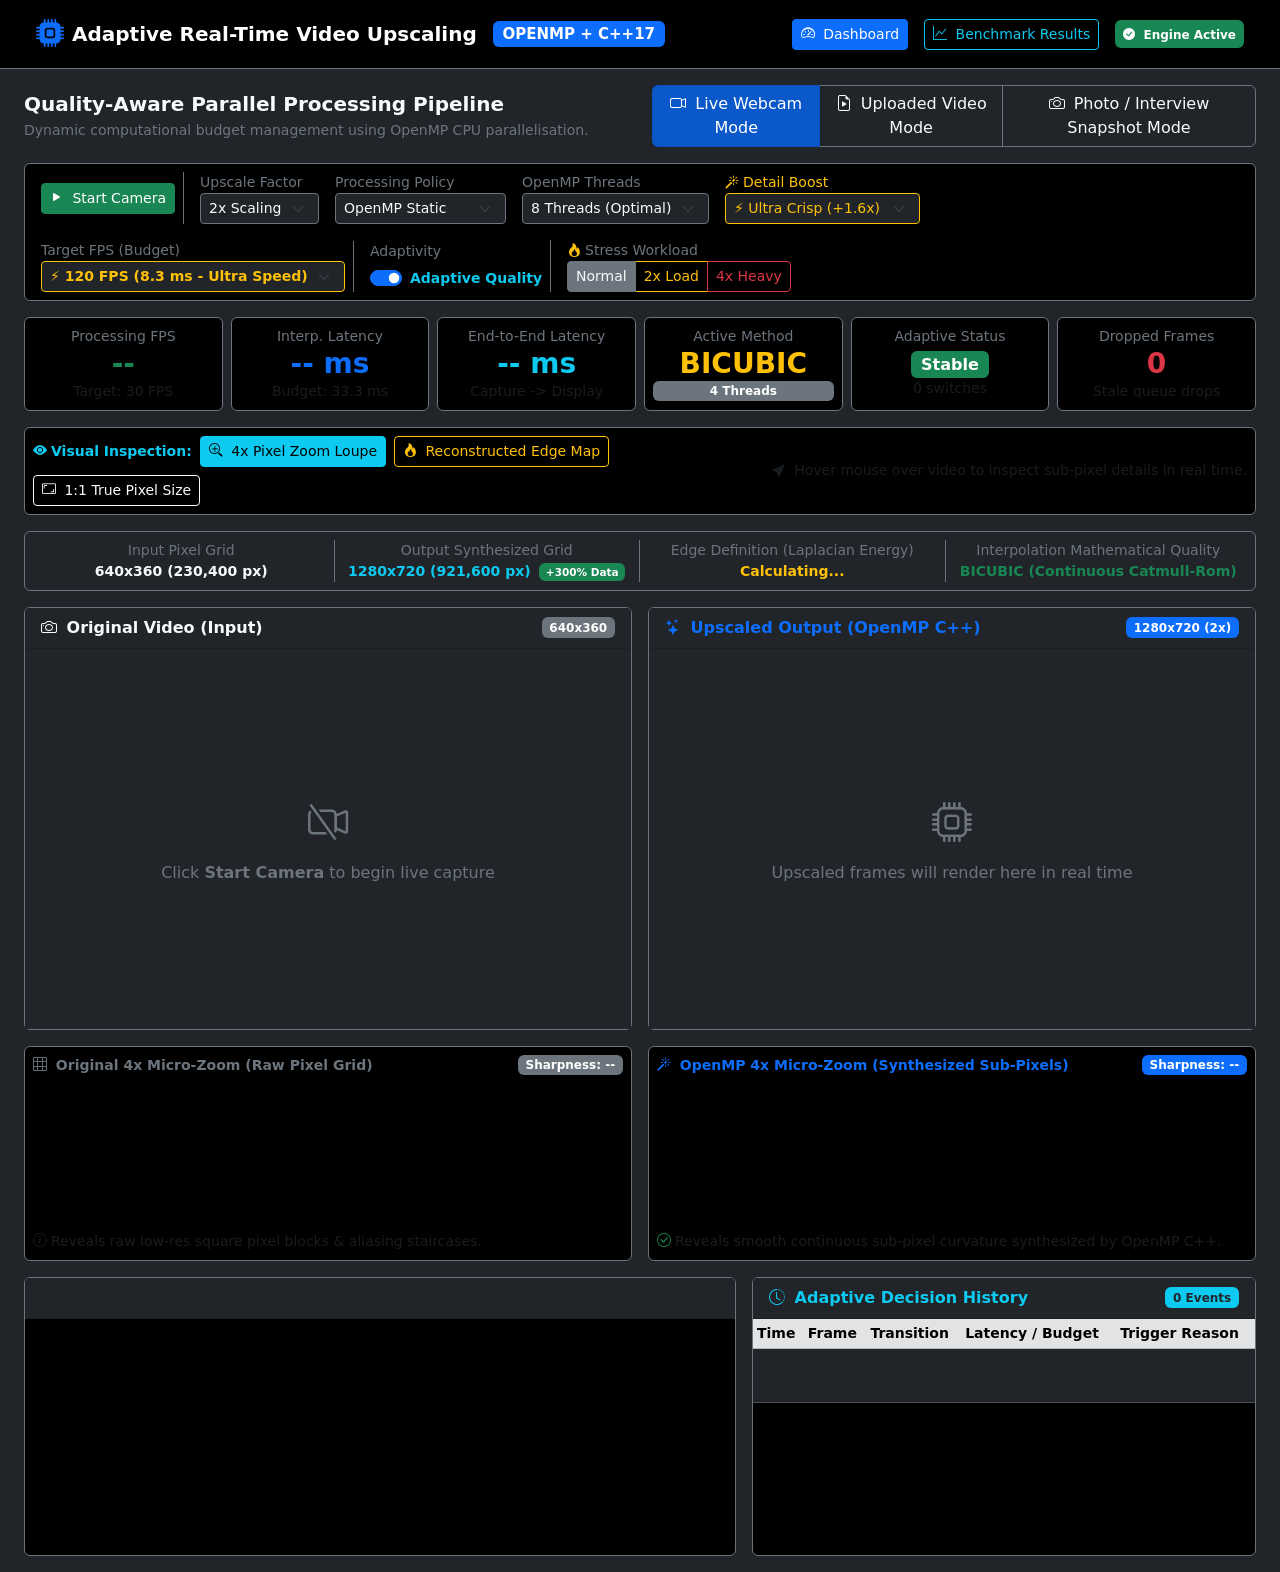
==== frontend/templates/index.html @ c973c483 "Implement Multi-Scale CAS Super-Resolution with Anti-Aliased Edge Recovery across Video, Webcam (120" ====
﻿<!DOCTYPE html>
<html lang="en">
<head>
    <meta charset="UTF-8">
    <meta name="viewport" content="width=device-width, initial-scale=1.0">
    <title>Adaptive Real-Time Video Upscaling (OpenMP)</title>
    <link href="https://cdn.jsdelivr.net/npm/bootstrap@5.3.2/dist/css/bootstrap.min.css" rel="stylesheet">
    <link rel="stylesheet" href="https://cdn.jsdelivr.net/npm/bootstrap-icons@1.11.3/font/bootstrap-icons.min.css">
    <script src="https://cdn.jsdelivr.net/npm/chart.js"></script>
    <link rel="stylesheet" href="/static/css/style.css">
</head>
<body class="bg-dark text-light">

    <!-- Navbar -->
    <nav class="navbar navbar-expand-lg navbar-dark bg-black border-bottom border-secondary px-4 py-2">
        <div class="container-fluid">
            <a class="navbar-brand fw-bold d-flex align-items-center gap-2" href="#">
                <i class="bi bi-cpu-fill text-primary fs-3"></i>
                <span>Adaptive Real-Time Video Upscaling</span>
                <span class="badge bg-primary text-uppercase ms-2">OpenMP + C++17</span>
            </a>
            <div class="d-flex gap-3 align-items-center">
                <a href="/" class="btn btn-outline-primary btn-sm active"><i class="bi bi-speedometer2 me-1"></i> Dashboard</a>
                <a href="/results" class="btn btn-outline-info btn-sm"><i class="bi bi-graph-up me-1"></i> Benchmark Results</a>
                <span id="system-status-pill" class="badge bg-success p-2"><i class="bi bi-check-circle-fill me-1"></i> Engine Active</span>
            </div>
        </div>
    </nav>

    <div class="container-fluid px-4 py-3">
        <!-- Mode Toggle & Global Banner -->
        <div class="row mb-3 align-items-center">
            <div class="col-md-6">
                <h5 class="fw-bold mb-1">Quality-Aware Parallel Processing Pipeline</h5>
                <p class="text-secondary small mb-0">Dynamic computational budget management using OpenMP CPU parallelisation.</p>
            </div>
            <div class="col-md-6 d-flex justify-content-end gap-2">
                <div class="btn-group" role="group">
                    <button type="button" class="btn btn-primary active" id="mode-webcam-btn" onclick="switchMode('webcam')">
                        <i class="bi bi-camera-video me-1"></i> Live Webcam Mode
                    </button>
                    <button type="button" class="btn btn-outline-secondary text-light" id="mode-video-btn" onclick="switchMode('video')">
                        <i class="bi bi-file-earmark-play me-1"></i> Uploaded Video Mode
                    </button>
                    <button type="button" class="btn btn-outline-secondary text-light" id="mode-photo-btn" onclick="switchMode('photo')">
                        <i class="bi bi-camera me-1"></i> Photo / Interview Snapshot Mode
                    </button>
                </div>
            </div>
        </div>

        <!-- WEBCAM MODE CONTAINER -->
        <div id="webcam-section">
            <!-- Controls Toolbar -->
            <div class="card bg-black border-secondary mb-3 shadow-sm">
                <div class="card-body py-2 px-3">
                    <div class="row g-3 align-items-center">
                        <!-- Camera Start/Stop -->
                        <div class="col-auto">
                            <button id="cam-toggle-btn" class="btn btn-success btn-sm" onclick="toggleCamera()">
                                <i class="bi bi-play-fill me-1"></i> Start Camera
                            </button>
                        </div>

                        <!-- Scale Factor -->
                        <div class="col-auto border-start border-secondary ps-3">
                            <label class="small text-secondary d-block">Upscale Factor</label>
                            <select id="ctrl-scale" class="form-select form-select-sm bg-dark text-light border-secondary" onchange="updateControls()">
                                <option value="2.0" selected>2x Scaling</option>
                                <option value="4.0">4x Scaling</option>
                            </select>
                        </div>

                        <!-- Mode / Algorithm -->
                        <div class="col-auto">
                            <label class="small text-secondary d-block">Processing Policy</label>
                            <select id="ctrl-policy" class="form-select form-select-sm bg-dark text-light border-secondary" onchange="updateControls()">
                                <option value="OPENMP_STATIC" selected>OpenMP Static</option>
                                <option value="OPENMP_DYNAMIC">OpenMP Dynamic</option>
                                <option value="OPENMP_GUIDED">OpenMP Guided</option>
                                <option value="SERIAL">Serial Baseline</option>
                            </select>
                        </div>

                        <!-- Threads -->
                        <div class="col-auto">
                            <label class="small text-secondary d-block">OpenMP Threads</label>
                            <select id="ctrl-threads" class="form-select form-select-sm bg-dark text-light border-secondary" onchange="updateControls()">
                                <option value="1">1 Thread</option>
                                <option value="2">2 Threads</option>
                                <option value="4">4 Threads</option>
                                <option value="8" selected>8 Threads (Optimal)</option>
                                <option value="12">12 Threads (Max)</option>
                            </select>
                        </div>

                        <!-- Edge Sharpening Boost -->
                        <div class="col-auto">
                            <label class="small text-warning d-block"><i class="bi bi-magic me-1"></i>Detail Boost</label>
                            <select id="ctrl-enhancement" class="form-select form-select-sm bg-dark text-warning border-warning" onchange="updateControls()">
                                <option value="1.6" selected>⚡ Ultra Crisp (+1.6x)</option>
                                <option value="2.0">🔥 Maximum (+2.0x)</option>
                                <option value="1.0">🌿 Natural (+1.0x)</option>
                                <option value="0.0">⚪ Off (0.0x)</option>
                            </select>
                        </div>

                        <!-- Target FPS -->
                        <div class="col-auto">
                            <label class="small text-secondary d-block">Target FPS (Budget)</label>
                            <select id="ctrl-target-fps" class="form-select form-select-sm bg-dark text-warning border-warning fw-bold" onchange="updateControls()">
                                <option value="120" selected>⚡ 120 FPS (8.3 ms - Ultra Speed)</option>
                                <option value="60">60 FPS (16.7 ms)</option>
                                <option value="30">30 FPS (33.3 ms)</option>
                                <option value="15">15 FPS (66.7 ms)</option>
                            </select>
                        </div>

                        <!-- Manual or Adaptive -->
                        <div class="col-auto border-start border-secondary ps-3">
                            <label class="small text-secondary d-block">Adaptivity</label>
                            <div class="form-check form-switch mt-1">
                                <input class="form-check-input" type="checkbox" id="ctrl-adaptive" checked onchange="updateControls()">
                                <label class="form-check-label small fw-bold text-info" for="ctrl-adaptive">Adaptive Quality</label>
                            </div>
                        </div>

                        <!-- Workload Stress Control -->
                        <div class="col-auto border-start border-secondary ps-3">
                            <label class="small text-secondary d-block"><i class="bi bi-fire text-warning me-1"></i>Stress Workload</label>
                            <div class="btn-group btn-group-sm" role="group">
                                <button type="button" class="btn btn-outline-secondary text-light active" id="wl-normal" onclick="setWorkload('NORMAL')">Normal</button>
                                <button type="button" class="btn btn-outline-warning" id="wl-increased" onclick="setWorkload('INCREASED')">2x Load</button>
                                <button type="button" class="btn btn-outline-danger" id="wl-high" onclick="setWorkload('HIGH')">4x Heavy</button>
                            </div>
                        </div>
                    </div>
                </div>
            </div>

            <!-- Live Telemetry Stats Ribbon -->
            <div class="row g-2 mb-3">
                <div class="col-md-2 col-sm-4">
                    <div class="card bg-black border-secondary p-2 text-center h-100">
                        <span class="text-secondary small">Processing FPS</span>
                        <h3 class="fw-bold text-success mb-0" id="stat-fps">--</h3>
                        <span class="text-muted small" id="stat-target-fps">Target: 30 FPS</span>
                    </div>
                </div>
                <div class="col-md-2 col-sm-4">
                    <div class="card bg-black border-secondary p-2 text-center h-100">
                        <span class="text-secondary small">Interp. Latency</span>
                        <h3 class="fw-bold text-primary mb-0" id="stat-interp-latency">-- ms</h3>
                        <span class="text-muted small" id="stat-budget">Budget: 33.3 ms</span>
                    </div>
                </div>
                <div class="col-md-2 col-sm-4">
                    <div class="card bg-black border-secondary p-2 text-center h-100">
                        <span class="text-secondary small">End-to-End Latency</span>
                        <h3 class="fw-bold text-info mb-0" id="stat-e2e-latency">-- ms</h3>
                        <span class="text-muted small">Capture -> Display</span>
                    </div>
                </div>
                <div class="col-md-2 col-sm-4">
                    <div class="card bg-black border-secondary p-2 text-center h-100">
                        <span class="text-secondary small">Active Method</span>
                        <h3 class="fw-bold text-warning mb-0" id="stat-method">BICUBIC</h3>
                        <span class="badge bg-secondary" id="stat-threads">4 Threads</span>
                    </div>
                </div>
                <div class="col-md-2 col-sm-4">
                    <div class="card bg-black border-secondary p-2 text-center h-100">
                        <span class="text-secondary small">Adaptive Status</span>
                        <div class="mt-1">
                            <span class="badge bg-success fs-6" id="stat-adaptive-badge">Stable</span>
                        </div>
                        <span class="text-muted small" id="stat-switches">0 switches</span>
                    </div>
                </div>
                <div class="col-md-2 col-sm-4">
                    <div class="card bg-black border-secondary p-2 text-center h-100">
                        <span class="text-secondary small">Dropped Frames</span>
                        <h3 class="fw-bold text-danger mb-0" id="stat-dropped">0</h3>
                        <span class="text-muted small">Stale queue drops</span>
                    </div>
                </div>
            </div>

            <!-- Visual Enhancement & Quality Analytics Bar -->
            <div class="card bg-black border-secondary p-2 mb-3">
                <div class="row align-items-center g-2">
                    <div class="col-lg-7 d-flex flex-wrap align-items-center gap-2">
                        <span class="small fw-bold text-info"><i class="bi bi-eye-fill me-1"></i>Visual Inspection:</span>
                        <button type="button" class="btn btn-outline-info btn-sm active" id="btn-toggle-zoom" onclick="toggleZoomLoupe()">
                            <i class="bi bi-zoom-in me-1"></i> 4x Pixel Zoom Loupe
                        </button>
                        <button type="button" class="btn btn-outline-warning btn-sm" id="btn-toggle-heatmap" onclick="toggleHeatmap()">
                            <i class="bi bi-fire me-1"></i> Reconstructed Edge Map
                        </button>
                        <button type="button" class="btn btn-outline-light btn-sm" id="btn-toggle-native" onclick="toggleNativeView()">
                            <i class="bi bi-aspect-ratio me-1"></i> 1:1 True Pixel Size
                        </button>
                    </div>
                    <div class="col-lg-5 text-lg-end text-muted small">
                        <i class="bi bi-cursor-fill me-1"></i> Hover mouse over video to inspect sub-pixel details in real time.
                    </div>
                </div>
            </div>

            <!-- Mathematical Enhancement Quality Strip -->
            <div class="card bg-dark border-secondary p-2 mb-3">
                <div class="row text-center g-2 small">
                    <div class="col-md-3 border-end border-secondary">
                        <span class="text-secondary d-block">Input Pixel Grid</span>
                        <strong class="text-light" id="stat-raw-px">640x360 (230,400 px)</strong>
                    </div>
                    <div class="col-md-3 border-end border-secondary">
                        <span class="text-secondary d-block">Output Synthesized Grid</span>
                        <strong class="text-info" id="stat-up-px">1280x720 (921,600 px)</strong>
                        <span class="badge bg-success ms-1" id="stat-px-gain">+300% Data</span>
                    </div>
                    <div class="col-md-3 border-end border-secondary">
                        <span class="text-secondary d-block">Edge Definition (Laplacian Energy)</span>
                        <strong class="text-warning" id="stat-edge-gain">Calculating...</strong>
                    </div>
                    <div class="col-md-3">
                        <span class="text-secondary d-block">Interpolation Mathematical Quality</span>
                        <strong class="text-success" id="stat-quality-tier">BICUBIC (Continuous Catmull-Rom)</strong>
                    </div>
                </div>
            </div>

            <!-- Dual Video Comparison Display -->
            <div class="row g-3 mb-3">
                <!-- Left: Original Video -->
                <div class="col-lg-6">
                    <div class="card bg-black border-secondary h-100">
                        <div class="card-header bg-dark py-2 d-flex justify-content-between align-items-center">
                            <span class="fw-bold text-light"><i class="bi bi-camera me-1"></i> Original Video (Input)</span>
                            <span class="badge bg-secondary" id="raw-res-pill">640x360</span>
                        </div>
                        <div class="card-body p-0 d-flex justify-content-center align-items-center bg-dark text-center" style="min-height: 380px;">
                            <img id="raw-video-img" class="img-fluid w-100" src="" alt="Camera Feed Stopped" class="img-fluid w-100" style="display: none; max-height: 480px; object-fit: contain;">
                            <div id="raw-placeholder" class="p-5 text-secondary">
                                <i class="bi bi-camera-video-off fs-1 d-block mb-2"></i>
                                <span>Click <strong>Start Camera</strong> to begin live capture</span>
                            </div>
                        </div>
                    </div>
                </div>

                <!-- Right: Upscaled Video -->
                <div class="col-lg-6">
                    <div class="card bg-black border-secondary h-100">
                        <div class="card-header bg-dark py-2 d-flex justify-content-between align-items-center">
                            <span class="fw-bold text-primary"><i class="bi bi-stars me-1"></i> Upscaled Output (OpenMP C++)</span>
                            <span class="badge bg-primary" id="upscaled-res-pill">1280x720 (2x)</span>
                        </div>
                        <div class="card-body p-0 d-flex justify-content-center align-items-center bg-dark text-center" style="min-height: 380px;">
                            <img id="upscaled-video-img" class="img-fluid w-100" src="" alt="Upscaled Feed Stopped" class="img-fluid w-100" style="display: none; max-height: 480px; object-fit: contain;">
                            <div id="upscaled-placeholder" class="p-5 text-secondary">
                                <i class="bi bi-cpu fs-1 d-block mb-2"></i>
                                <span>Upscaled frames will render here in real time</span>
                            </div>
                        </div>
                    </div>
                </div>
            </div>

            <!-- Synchronized 4x Pixel Micro-Inspection Loupe Row -->
            <div id="zoom-loupe-row" class="row g-3 mb-3">
                <div class="col-lg-6">
                    <div class="card bg-black border-secondary p-2">
                        <div class="d-flex justify-content-between align-items-center mb-1">
                            <span class="small fw-bold text-secondary"><i class="bi bi-grid-3x3 me-1"></i> Original 4x Micro-Zoom (Raw Pixel Grid)</span>
                            <span class="badge bg-secondary" id="raw-sharpness-badge">Sharpness: --</span>
                        </div>
                        <div class="pixel-zoom-preview">
                            <canvas id="raw-zoom-canvas" width="280" height="140" class="pixel-zoom-canvas pixelated-render"></canvas>
                        </div>
                        <span class="small text-muted mt-1 d-block"><i class="bi bi-info-circle me-1"></i>Reveals raw low-res square pixel blocks & aliasing staircases.</span>
                    </div>
                </div>
                <div class="col-lg-6">
                    <div class="card bg-black border-secondary p-2">
                        <div class="d-flex justify-content-between align-items-center mb-1">
                            <span class="small fw-bold text-primary"><i class="bi bi-magic me-1"></i> OpenMP 4x Micro-Zoom (Synthesized Sub-Pixels)</span>
                            <span class="badge bg-primary" id="upscaled-sharpness-badge">Sharpness: --</span>
                        </div>
                        <div class="pixel-zoom-preview">
                            <canvas id="upscaled-zoom-canvas" width="280" height="140" class="pixel-zoom-canvas smooth-render"></canvas>
                        </div>
                        <span class="small text-muted mt-1 d-block"><i class="bi bi-check-circle me-1 text-success"></i>Reveals smooth continuous sub-pixel curvature synthesized by OpenMP C++.</span>
                    </div>
                </div>
            </div>

            <!-- Real-time Charts & Adaptive Decision History -->
            <div class="row g-3">
                <div class="col-lg-7">
                    <div class="card bg-black border-secondary h-100">
                        <div class="card-header bg-dark py-2 d-flex justify-content-between align-items-center">
                            <span class="fw-bold"><i class="bi bi-activity me-1"></i> Real-Time Performance History</span>
                            <span class="small text-muted">Last 30 samples</span>
                        </div>
                        <div class="card-body p-2">
                            <div style="height: 220px;">
                                <canvas id="perfChart"></canvas>
                            </div>
                        </div>
                    </div>
                </div>

                <div class="col-lg-5">
                    <div class="card bg-black border-secondary h-100">
                        <div class="card-header bg-dark py-2 d-flex justify-content-between align-items-center">
                            <span class="fw-bold text-info"><i class="bi bi-clock-history me-1"></i> Adaptive Decision History</span>
                            <span class="badge bg-info text-dark" id="decision-count-badge">0 Events</span>
                        </div>
                        <div class="card-body p-0 overflow-auto" style="max-height: 240px;">
                            <table class="table table-dark table-hover table-sm mb-0 small">
                                <thead class="table-secondary text-secondary">
                                    <tr>
                                        <th>Time</th>
                                        <th>Frame</th>
                                        <th>Transition</th>
                                        <th>Latency / Budget</th>
                                        <th>Trigger Reason</th>
                                    </tr>
                                </thead>
                                <tbody id="decision-log-tbody">
                                    <tr>
                                        <td colspan="5" class="text-center text-muted py-3">No adaptation decisions yet (System running stably).</td>
                                    </tr>
                                </tbody>
                            </table>
                        </div>
                    </div>
                </div>
            </div>
        </div> <!-- End Webcam Section -->

        <!-- UPLOADED VIDEO MODE CONTAINER -->
        <div id="video-section" style="display: none;">
            <div class="row g-3">
                <!-- Left: Form Controls -->
                <div class="col-lg-4">
                    <div class="card bg-black border-secondary">
                        <div class="card-header bg-dark fw-bold d-flex justify-content-between align-items-center">
                            <span><i class="bi bi-upload me-1"></i> Upload Video File</span>
                            <span class="badge bg-primary">Offline Mode</span>
                        </div>
                        <div class="card-body">
                            <!-- Quick Test Demo Button -->
                            <button type="button" class="btn btn-outline-info btn-sm w-100 mb-3" onclick="useDemoVideo()">
                                <i class="bi bi-lightning-charge-fill me-1"></i> Quick Test: Use Built-in Demo Video (360p)
                            </button>

                            <form id="video-upload-form" onsubmit="uploadAndProcessVideo(event)">
                                <div class="mb-3">
                                    <label class="form-label small text-secondary">Or Upload MP4 / AVI / MOV file</label>
                                    <input type="file" class="form-control form-control-sm bg-dark text-light border-secondary" id="video-file-input" accept="video/*">
                                </div>
                                <div class="row g-2 mb-3">
                                    <div class="col-6">
                                        <label class="small text-secondary">Upscale Factor</label>
                                        <select id="vid-scale" class="form-select form-select-sm bg-dark text-light border-secondary">
                                            <option value="2.0" selected>2x Scaling</option>
                                            <option value="4.0">4x Scaling</option>
                                        </select>
                                    </div>
                                    <div class="col-6">
                                        <label class="small text-secondary">Policy</label>
                                        <select id="vid-policy" class="form-select form-select-sm bg-dark text-light border-secondary">
                                            <option value="OPENMP_STATIC" selected>OpenMP Static</option>
                                            <option value="OPENMP_DYNAMIC">OpenMP Dynamic</option>
                                            <option value="OPENMP_GUIDED">OpenMP Guided</option>
                                            <option value="SERIAL">Serial Baseline</option>
                                        </select>
                                    </div>
                                </div>
                                <div class="row g-2 mb-3">
                                    <div class="col-6">
                                        <label class="small text-secondary">Method</label>
                                        <select id="vid-method" class="form-select form-select-sm bg-dark text-light border-secondary">
                                            <option value="BICUBIC" selected>Bicubic</option>
                                            <option value="BILINEAR">Bilinear</option>
                                            <option value="NEAREST">Nearest Neighbour</option>
                                        </select>
                                    </div>
                                    <div class="col-6">
                                        <label class="small text-secondary">Threads</label>
                                        <select id="vid-threads" class="form-select form-select-sm bg-dark text-light border-secondary">
                                            <option value="1">1 Thread</option>
                                            <option value="4">4 Threads</option>
                                            <option value="8" selected>8 Threads (Recommended)</option>
                                            <option value="12">12 Threads (Max)</option>
                                        </select>
                                    </div>
                                </div>
                                <div class="mb-3">
                                    <label class="small text-warning fw-bold"><i class="bi bi-magic me-1"></i> Multi-Scale CAS Super-Resolution</label>
                                    <select id="vid-enhancement" class="form-select form-select-sm bg-dark text-warning border-warning">
                                        <option value="2.2" selected>⚡ Ultra Multi-Scale Super-Resolution (2.2x - Crystal Clear)</option>
                                        <option value="2.5">🔥 Maximum Edge Recovery (2.5x - Extreme Sharpness)</option>
                                        <option value="1.8">✨ Crisp Super-Resolution (1.8x)</option>
                                        <option value="0.0">⚪ Pure Bicubic Interpolation (No Super-Res)</option>
                                    </select>
                                </div>
                                <div class="form-check form-switch mb-3">
                                    <input class="form-check-input" type="checkbox" id="vid-adaptive">
                                    <label class="form-check-label small fw-bold text-info" for="vid-adaptive">Enable Adaptive Quality</label>
                                </div>
                                <button type="submit" class="btn btn-primary btn-sm w-100" id="vid-submit-btn">
                                    <i class="bi bi-play-circle me-1"></i> Start Processing
                                </button>
                            </form>

                            <!-- Progress Box -->
                            <div id="vid-progress-box" class="mt-4" style="display: none;">
                                <label class="small text-secondary d-flex justify-content-between mb-1">
                                    <span id="vid-prog-label">Processing Frames...</span>
                                    <span id="vid-prog-pct" class="fw-bold text-info">0%</span>
                                </label>
                                <div class="progress bg-dark" style="height: 14px;">
                                    <div id="vid-progress-bar" class="progress-bar progress-bar-striped progress-bar-animated bg-info" style="width: 0%;"></div>
                                </div>
                                <div class="d-flex justify-content-between small text-muted mt-2">
                                    <span id="vid-stat-frame">Frame: 0/0</span>
                                    <span id="vid-stat-fps">Speed: 0 FPS</span>
                                </div>
                            </div>
                        </div>
                    </div>
                </div>

                <!-- Right: Video Preview & Live Upscaling View -->
                <div class="col-lg-8">
                    <div class="card bg-black border-secondary h-100">
                        <div class="card-header bg-dark fw-bold d-flex justify-content-between align-items-center">
                            <span><i class="bi bi-display me-1"></i> Video Processing & Reconstructed Output</span>
                            <div class="d-flex gap-2">
                                <a id="vid-download-btn" href="/api/download_video" download="upscaled_video.mp4" class="btn btn-success btn-sm" style="display: none;">
                                    <i class="bi bi-download me-1"></i> Download Output Video (.mp4)
                                </a>
                            </div>
                        </div>
                        <div class="card-body d-flex flex-column justify-content-center align-items-center p-3">
                            <!-- Placeholder -->
                            <div id="vid-placeholder" class="text-center text-secondary py-5">
                                <i class="bi bi-film fs-1 d-block mb-3"></i>
                                <span>Select a video file or click <strong>Quick Test with Built-in Demo Video</strong> to begin upscaling.</span>
                            </div>

                            <!-- Live Frame Being Processed Preview -->
                            <div id="vid-live-preview-box" class="w-100 text-center" style="display: none;">
                                <div class="d-flex justify-content-between align-items-center mb-2 px-1">
                                    <span class="badge bg-warning text-dark"><i class="bi bi-cpu me-1"></i> Live C++ OpenMP Processing Frame</span>
                                    <span id="vid-live-res-badge" class="badge bg-secondary">Processing...</span>
                                </div>
                                <img id="vid-live-frame-img" src="" alt="Processing frame" class="img-fluid rounded border border-secondary w-100" style="max-height: 420px; object-fit: contain; background: #000;">
                            </div>

                            <!-- Reconstructed Frame Player -->
                            <div id="vid-player-box" class="w-100 text-center" style="display: none;">
                                <div class="d-flex justify-content-between align-items-center mb-2 px-1">
                                    <span class="badge bg-success"><i class="bi bi-check-circle me-1"></i> Reconstructed Upscaled Output</span>
                                    <span class="badge bg-primary" id="vid-final-res-badge">Ready</span>
                                </div>
                                <!-- Interactive Before/After Split Wipe Video Player -->
                                <div id="vid-split-container" class="position-relative overflow-hidden rounded border border-info shadow-lg w-100" style="height: 440px; background: #0b0e14; cursor: ew-resize; user-select: none;">
                                    <!-- Upscaled (After) Frame -->
                                    <img id="vid-player-after-img" src="" alt="Upscaled Video" class="position-absolute top-50 start-50 translate-middle" style="max-height: 100%; max-width: 100%; object-fit: contain; pointer-events: none;">
                                    <div class="position-absolute top-0 end-0 m-2" style="z-index: 5;">
                                        <span class="badge bg-success shadow px-2 py-1"><i class="bi bi-stars me-1"></i> AFTER: C++ OpenMP Enhanced (<span id="vid-split-dst-res">Upscaled</span>)</span>
                                    </div>

                                    <!-- Original (Before) Frame Clipped -->
                                    <img id="vid-player-before-img" src="" alt="Original Video" class="position-absolute top-50 start-50 translate-middle" style="max-height: 100%; max-width: 100%; object-fit: contain; pointer-events: none; clip-path: polygon(0 0, 50% 0, 50% 100%, 0 100%);">
                                    <div class="position-absolute top-0 start-0 m-2" style="z-index: 5;">
                                        <span class="badge bg-secondary shadow px-2 py-1"><i class="bi bi-camera-video me-1"></i> BEFORE: Original (<span id="vid-split-src-res">Input</span>)</span>
                                    </div>

                                    <!-- Divider Line with Circular Grab Handle -->
                                    <div id="vid-split-divider" class="position-absolute top-0 bottom-0" style="left: 50%; width: 4px; background: #00d2ff; box-shadow: 0 0 12px #00d2ff; z-index: 10; pointer-events: none;">
                                        <div class="position-absolute top-50 start-50 translate-middle rounded-circle bg-primary text-white d-flex align-items-center justify-content-center shadow" style="width: 36px; height: 36px; border: 2px solid #fff; font-size: 13px; font-weight: bold;">
                                            ◄►
                                        </div>
                                    </div>
                                </div>
                                <div class="d-flex justify-content-between text-muted small px-1 my-1">
                                    <span><i class="bi bi-arrow-left-right me-1 text-info"></i> Drag slider across video to compare raw soft input vs C++ OpenMP enhanced output in real-time</span>
                                    <span class="text-info fw-bold" id="vid-split-pos-label">Divider: 50%</span>
                                </div>
                                
                                <!-- Frame Player Controls -->
                                <div class="d-flex align-items-center gap-2 mt-2 bg-dark p-2 rounded border border-secondary">
                                    <button type="button" class="btn btn-primary btn-sm" id="vid-play-pause-btn" onclick="togglePlayerPlayback()">
                                        <i class="bi bi-play-fill" id="play-btn-icon"></i>
                                    </button>
                                    <input type="range" class="form-range flex-grow-1" id="vid-frame-slider" min="0" max="0" value="0" oninput="onPlayerSliderChange(this.value)">
                                    <span class="small text-secondary" id="vid-player-counter">0 / 0</span>
                                </div>
                            </div>

                            <!-- Summary Card -->
                            <div id="vid-summary-card" class="w-100 mt-3 p-3 bg-dark rounded border border-secondary" style="display: none;">
                                <h6 class="fw-bold text-info mb-2"><i class="bi bi-check2-circle me-1"></i> Processing Completed Successfully</h6>
                                <div class="row g-2 small text-secondary">
                                    <div class="col-md-3">Resolution: <strong class="text-light" id="sum-res">--</strong></div>
                                    <div class="col-md-3">Execution Time: <strong class="text-light" id="sum-time">--</strong></div>
                                    <div class="col-md-3">Avg Latency: <strong class="text-light" id="sum-lat">--</strong></div>
                                    <div class="col-md-3">Achieved Speed: <strong class="text-light" id="sum-fps">--</strong></div>
                                </div>
                            </div>
                        </div>
                    </div>
                </div>
            </div>
        </div> <!-- End Video Section -->

        <!-- PHOTO / INTERVIEW SNAPSHOT MODE CONTAINER -->
        <div id="photo-section" style="display: none;">
            <div class="row g-3">
                <!-- Left: Form Controls -->
                <div class="col-lg-4">
                    <div class="card bg-black border-secondary">
                        <div class="card-header bg-dark fw-bold d-flex justify-content-between align-items-center">
                            <span><i class="bi bi-person-bounding-box me-1"></i> Photo / Snapshot Upscaling</span>
                            <span class="badge bg-warning text-dark">Interview Proctoring</span>
                        </div>
                        <div class="card-body">
                            <!-- Quick Test Demo Buttons -->
                            <div class="d-grid gap-2 mb-3">
                                <button type="button" class="btn btn-outline-info btn-sm text-start" onclick="useDemoPhoto()">
                                    <i class="bi bi-person-vcard-fill text-info me-2"></i><strong>Interview Snapshot Demo (30s Snapshot)</strong>
                                    <span class="d-block small text-secondary">Upscale low-res proctoring snapshot with ID badge</span>
                                </button>
                                <button type="button" class="btn btn-outline-success btn-sm text-start" onclick="captureWebcamSnapshot()">
                                    <i class="bi bi-camera-fill text-success me-2"></i><strong>Capture Live Webcam Snapshot</strong>
                                    <span class="d-block small text-secondary">Grab current webcam frame and upscale with OpenMP</span>
                                </button>
                            </div>

                            <form id="photo-upload-form" onsubmit="uploadAndProcessPhoto(event)">
                                <div class="mb-3">
                                    <label class="form-label small text-secondary">Or Upload Any Photo (JPG / PNG / WEBP)</label>
                                    <input type="file" class="form-control form-control-sm bg-dark text-light border-secondary" id="photo-file-input" accept="image/*">
                                </div>
                                <div class="row g-2 mb-3">
                                    <div class="col-6">
                                        <label class="small text-secondary">Upscale Factor</label>
                                        <select id="photo-scale" class="form-select form-select-sm bg-dark text-light border-secondary">
                                            <option value="2.0" selected>2x Scaling (4x Pixels)</option>
                                            <option value="4.0">4x Ultra HD (16x Pixels)</option>
                                        </select>
                                    </div>
                                    <div class="col-6">
                                        <label class="small text-secondary">Policy</label>
                                        <select id="photo-policy" class="form-select form-select-sm bg-dark text-light border-secondary">
                                            <option value="OPENMP_STATIC" selected>OpenMP Static</option>
                                            <option value="OPENMP_DYNAMIC">OpenMP Dynamic</option>
                                            <option value="OPENMP_GUIDED">OpenMP Guided</option>
                                            <option value="SERIAL">Serial Baseline</option>
                                        </select>
                                    </div>
                                </div>
                                <div class="row g-2 mb-3">
                                    <div class="col-6">
                                        <label class="small text-secondary">Method</label>
                                        <select id="photo-method" class="form-select form-select-sm bg-dark text-light border-secondary">
                                            <option value="BICUBIC" selected>Bicubic (Best Edge)</option>
                                            <option value="BILINEAR">Bilinear (Smooth)</option>
                                            <option value="NEAREST">Nearest Neighbour</option>
                                        </select>
                                    </div>
                                    <div class="col-6">
                                        <label class="small text-secondary">Threads</label>
                                        <select id="photo-threads" class="form-select form-select-sm bg-dark text-light border-secondary">
                                            <option value="1">1 Thread</option>
                                            <option value="4">4 Threads</option>
                                            <option value="8" selected>8 Threads</option>
                                            <option value="12">12 Threads (Max)</option>
                                        </select>
                                    </div>
                                </div>
                                <div class="mb-3">
                                    <label class="small text-warning fw-bold"><i class="bi bi-magic me-1"></i> Multi-Scale CAS Super-Resolution</label>
                                    <select id="photo-enhancement" class="form-select form-select-sm bg-dark text-warning border-warning">
                                        <option value="2.2" selected>⚡ Ultra Multi-Scale Super-Resolution (2.2x - Crystal Clear)</option>
                                        <option value="2.5">🔥 Maximum Edge Recovery (2.5x - Extreme Sharpness)</option>
                                        <option value="1.8">✨ Crisp Super-Resolution (1.8x)</option>
                                        <option value="0.0">⚪ Pure Bicubic Baseline (No Super-Res)</option>
                                    </select>
                                </div>
                                <button type="submit" class="btn btn-primary btn-sm w-100" id="photo-submit-btn">
                                    <i class="bi bi-stars me-1"></i> Upscale Photo with OpenMP C++
                                </button>
                            </form>
                        </div>
                    </div>
                </div>

                <!-- Right: Photo Display & Before/After Comparison -->
                <div class="col-lg-8">
                    <div class="card bg-black border-secondary h-100">
                        <div class="card-header bg-dark fw-bold d-flex justify-content-between align-items-center">
                            <span><i class="bi bi-images me-1"></i> Photo Upscaling & Pixel-Level Comparison</span>
                            <a id="photo-download-btn" href="#" download="upscaled_photo.jpg" class="btn btn-success btn-sm" style="display: none;">
                                <i class="bi bi-download me-1"></i> Download Upscaled Photo
                            </a>
                        </div>
                        <div class="card-body p-3">
                            <!-- Placeholder -->
                            <div id="photo-placeholder" class="text-center text-secondary py-5">
                                <i class="bi bi-image fs-1 d-block mb-3"></i>
                                <span>Click <strong>Interview Snapshot Demo</strong>, <strong>Capture Live Webcam Snapshot</strong>, or upload a photo to inspect pixel enhancements.</span>
                            </div>

                            <!-- Photo Result Content -->
                            <div id="photo-result-box" style="display: none;">
                                <!-- Exact Pixel Before & After Highlight Banner -->
                                <div class="card bg-dark border-secondary p-3 mb-3">
                                    <div class="row text-center g-2 align-items-center">
                                        <div class="col-md-5">
                                            <span class="text-secondary small d-block">BEFORE (Original Input)</span>
                                            <h5 class="fw-bold text-light mb-0" id="photo-before-res">480x360</h5>
                                            <div class="d-flex justify-content-center gap-2 mt-1">
                                                <span class="badge bg-secondary" id="photo-before-px">172,800 Pixels</span>
                                                <span class="badge bg-dark border border-secondary text-secondary" id="photo-src-sharpness-badge">Sharpness: --</span>
                                            </div>
                                        </div>
                                        <div class="col-md-2">
                                            <i class="bi bi-arrow-right-circle-fill text-primary fs-2"></i>
                                            <span class="d-block small text-info fw-bold" id="photo-scale-badge">2x Scale</span>
                                        </div>
                                        <div class="col-md-5">
                                            <span class="text-secondary small d-block">AFTER (C++ OpenMP Enhanced)</span>
                                            <h5 class="fw-bold text-info mb-0" id="photo-after-res">960x720</h5>
                                            <div class="d-flex justify-content-center gap-2 mt-1">
                                                <span class="badge bg-success" id="photo-after-px">691,200 Pixels (+300% Data)</span>
                                                <span class="badge bg-warning text-dark fw-bold" id="photo-dst-sharpness-badge">Sharpness: +0%</span>
                                            </div>
                                        </div>
                                    </div>
                                </div>

                                <!-- View Mode Toolbar: Split Wipe vs Dual View vs Loupe -->
                                <div class="d-flex justify-content-between align-items-center mb-2 px-1">
                                    <div class="btn-group btn-group-sm" role="group">
                                        <button type="button" class="btn btn-info active" id="btn-view-split" onclick="switchPhotoView('split')">
                                            <i class="bi bi-layout-split me-1"></i> Interactive Split Wipe Slider
                                        </button>
                                        <button type="button" class="btn btn-outline-secondary" id="btn-view-side" onclick="switchPhotoView('side')">
                                            <i class="bi bi-columns-gap me-1"></i> Side-by-Side Dual View
                                        </button>
                                    </div>
                                    <div class="d-flex gap-2">
                                        <button type="button" class="btn btn-outline-info btn-sm" id="btn-auto-wipe" onclick="toggleAutoWipe()">
                                            <i class="bi bi-play-circle me-1" id="auto-wipe-icon"></i> <span id="auto-wipe-text">Auto-Wipe Demo</span>
                                        </button>
                                        <button type="button" class="btn btn-outline-warning btn-sm" id="btn-photo-loupe" onclick="togglePhotoLoupe()">
                                            <i class="bi bi-zoom-in me-1"></i> <span id="loupe-btn-text">Enable 3x Zoom Loupe</span>
                                        </button>
                                    </div>
                                </div>

                                <!-- 1. Interactive Split-Screen Wipe Slider View (Default) -->
                                <div id="split-photo-container" class="position-relative overflow-hidden rounded border border-info shadow-lg my-2" style="height: 480px; background: #0b0e14; cursor: ew-resize; user-select: none;">
                                    <!-- After Image (Upscaled & Sharpened) -->
                                    <img id="split-after-img" src="" alt="Enhanced" class="position-absolute top-50 start-50 translate-middle" style="max-height: 100%; max-width: 100%; object-fit: contain; pointer-events: none;">
                                    <div class="position-absolute top-0 end-0 m-2" style="z-index: 5;">
                                        <span class="badge bg-success shadow px-2 py-1"><i class="bi bi-stars me-1"></i> AFTER: C++ OpenMP Enhanced (<span id="split-dst-res">--</span>)</span>
                                    </div>

                                    <!-- Before Image (Clipped via clip-path) -->
                                    <img id="split-before-img" src="" alt="Original" class="position-absolute top-50 start-50 translate-middle" style="max-height: 100%; max-width: 100%; object-fit: contain; pointer-events: none; clip-path: polygon(0 0, 50% 0, 50% 100%, 0 100%);">
                                    <div class="position-absolute top-0 start-0 m-2" style="z-index: 5;">
                                        <span class="badge bg-secondary shadow px-2 py-1"><i class="bi bi-camera me-1"></i> BEFORE: Original (<span id="split-src-res">--</span>)</span>
                                    </div>

                                    <!-- Divider Line with Circular Grab Handle -->
                                    <div id="split-divider-line" class="position-absolute top-0 bottom-0" style="left: 50%; width: 4px; background: #00d2ff; box-shadow: 0 0 12px #00d2ff; z-index: 10; pointer-events: none;">
                                        <div class="position-absolute top-50 start-50 translate-middle rounded-circle bg-primary text-white d-flex align-items-center justify-content-center shadow" style="width: 38px; height: 38px; border: 2px solid #fff; font-size: 13px; font-weight: bold;">
                                            ◄►
                                        </div>
                                    </div>

                                    <!-- 3x Magnifying Loupe Overlay -->
                                    <div id="photo-loupe-circle" class="position-absolute rounded-circle shadow-lg" style="display: none; width: 200px; height: 200px; border: 3px solid #00d2ff; pointer-events: none; z-index: 30; box-shadow: 0 0 25px rgba(0,210,255,0.8); background-repeat: no-repeat; transform: translate(-50%, -50%);"></div>
                                </div>
                                <div id="split-instructions-bar" class="d-flex justify-content-between text-muted small px-1 mb-3">
                                    <span><i class="bi bi-arrow-left-right me-1 text-info"></i> Drag slider or move cursor over photo to wipe raw soft input vs crisp enhanced output</span>
                                    <span class="text-info fw-bold" id="split-pos-label">Divider: 50%</span>
                                </div>

                                <!-- 2. Side-by-Side Dual View (Alternative) -->
                                <div id="side-photo-container" class="row g-3 mb-3" style="display: none;">
                                    <div class="col-md-6">
                                        <div class="card bg-black border-secondary p-2 h-100">
                                            <div class="d-flex justify-content-between align-items-center mb-1">
                                                <span class="small fw-bold text-light"><i class="bi bi-camera me-1"></i> Before (Original)</span>
                                                <span class="badge bg-secondary" id="photo-src-pill">480x360</span>
                                            </div>
                                            <div class="d-flex justify-content-center align-items-center bg-dark rounded overflow-hidden" style="min-height: 280px;">
                                                <img id="photo-src-img" src="" alt="Before" class="img-fluid rounded" style="max-height: 380px; object-fit: contain;">
                                            </div>
                                        </div>
                                    </div>
                                    <div class="col-md-6">
                                        <div class="card bg-black border-secondary p-2 h-100">
                                            <div class="d-flex justify-content-between align-items-center mb-1">
                                                <span class="small fw-bold text-primary"><i class="bi bi-stars me-1"></i> After (C++ OpenMP)</span>
                                                <span class="badge bg-primary" id="photo-dst-pill">960x720</span>
                                            </div>
                                            <div class="d-flex justify-content-center align-items-center bg-dark rounded overflow-hidden" style="min-height: 280px;">
                                                <img id="photo-dst-img" src="" alt="After" class="img-fluid rounded" style="max-height: 380px; object-fit: contain;">
                                            </div>
                                        </div>
                                    </div>
                                </div>

                                <!-- Photo Performance Summary -->
                                <div class="card bg-dark border-secondary p-2">
                                    <div class="row g-2 text-center small">
                                        <div class="col-md-3">Compute Latency: <strong class="text-light" id="photo-stat-lat">-- ms</strong></div>
                                        <div class="col-md-3">Algorithm: <strong class="text-warning" id="photo-stat-method">BICUBIC</strong></div>
                                        <div class="col-md-3">OpenMP Threads: <strong class="text-info" id="photo-stat-threads">8 Threads</strong></div>
                                        <div class="col-md-3">Detail Enhancement: <strong class="text-success" id="photo-stat-enhancement">+1.0x Edge Boost</strong></div>
                                    </div>
                                </div>
                            </div>
                        </div>
                    </div>
                </div>
            </div>
        </div> <!-- End Photo Section -->


    </div>

    <!-- Cache-busted JavaScript bundles -->
    <script src="/static/js/app.js?v=13.0"></script>
    <script src="/static/js/charts.js?v=12.0"></script>
</body>
</html>
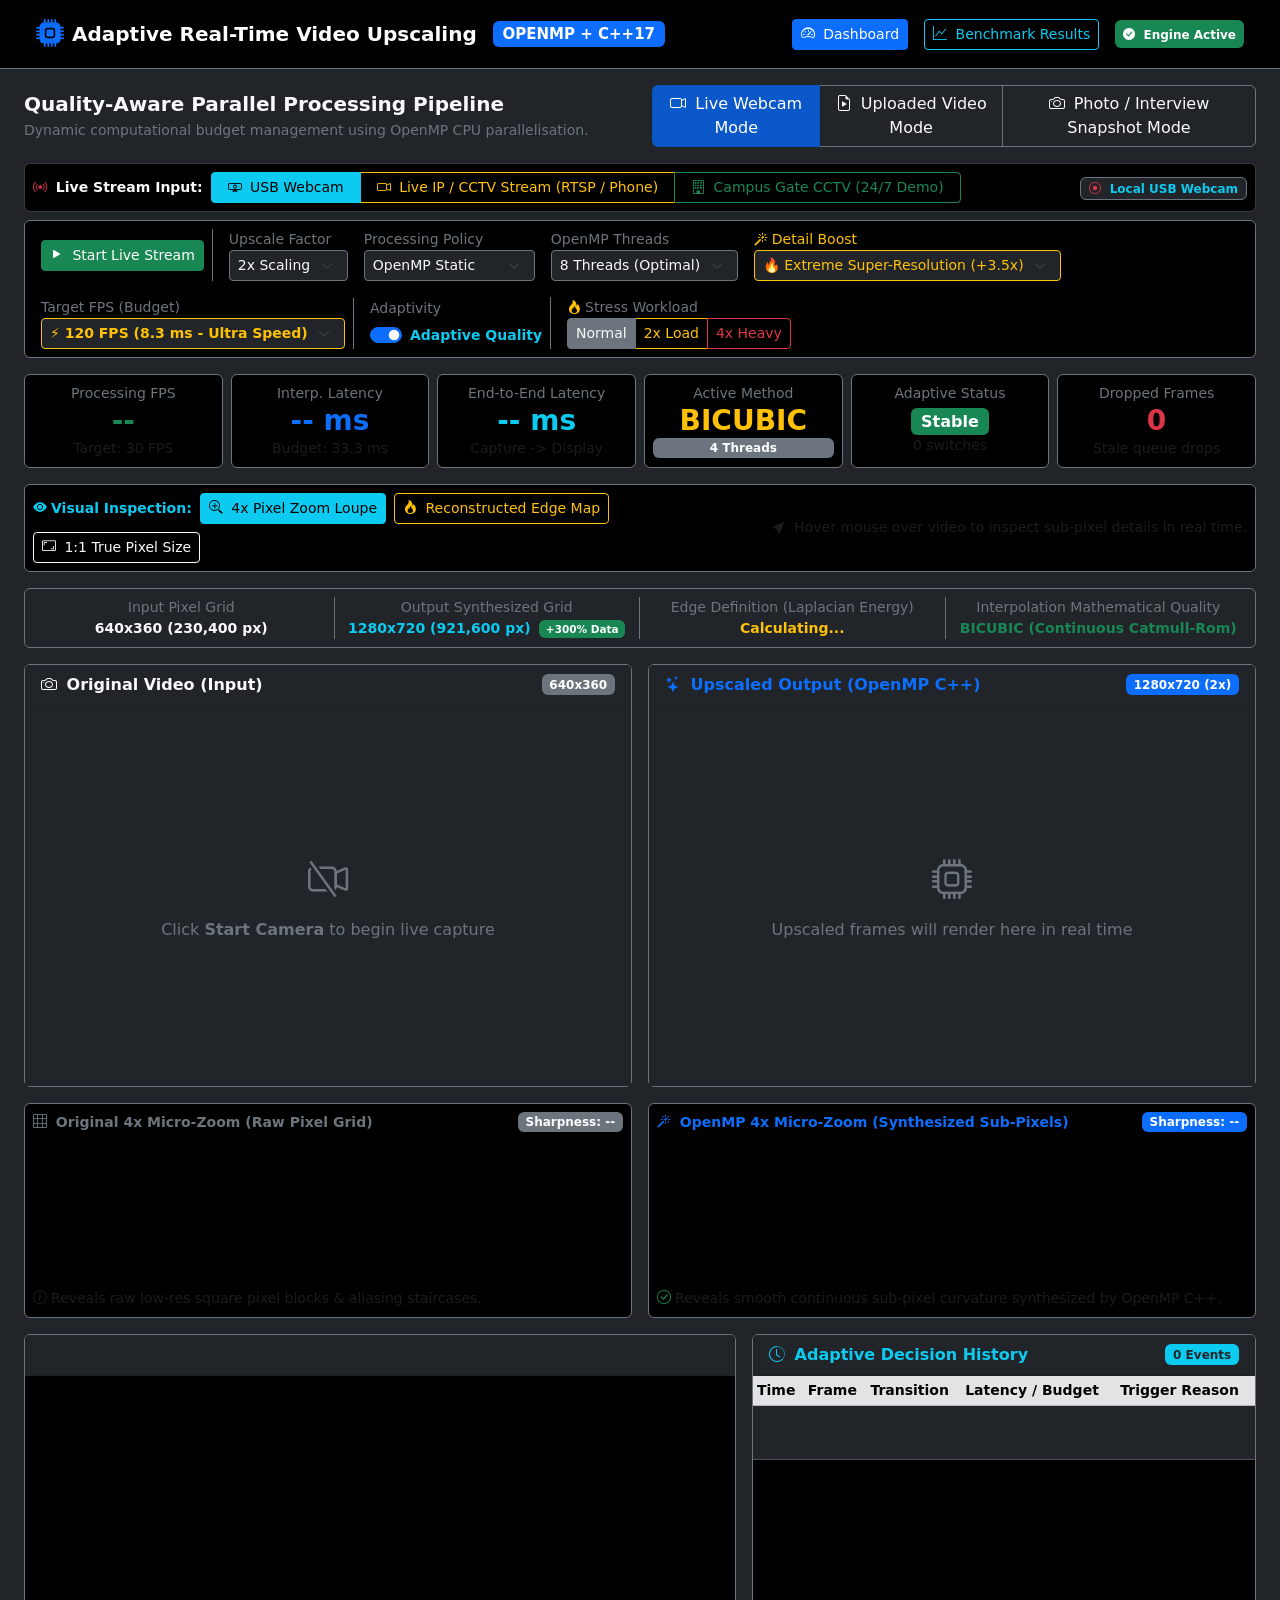
==== commit 8d360b3b: "Add Live CCTV/RTSP Camera input and 24/7 Campus CCTV simulation with live security timecode" ====
--- a/frontend/templates/index.html
+++ b/frontend/templates/index.html
@@ -1,4 +1,4 @@
-﻿<!DOCTYPE html>
+<!DOCTYPE html>
 <html lang="en">
 <head>
     <meta charset="UTF-8">
@@ -49,8 +49,63 @@
             </div>
         </div>
 
-        <!-- WEBCAM MODE CONTAINER -->
+        <!-- WEBCAM / LIVE CCTV MODE CONTAINER -->
         <div id="webcam-section">
+            <!-- Source Selector Strip -->
+            <div class="card bg-black border-secondary border-opacity-50 mb-2 p-2 shadow-sm">
+                <div class="d-flex flex-wrap align-items-center justify-content-between gap-2">
+                    <div class="d-flex flex-wrap align-items-center gap-2">
+                        <span class="small fw-bold text-light"><i class="bi bi-broadcast text-danger me-1"></i> Live Stream Input:</span>
+                        <div class="btn-group btn-group-sm" role="group">
+                            <input type="radio" class="btn-check" name="stream-source-opt" id="src-webcam" value="webcam" checked onchange="onStreamSourceChange('webcam')">
+                            <label class="btn btn-outline-info btn-sm px-3" for="src-webcam"><i class="bi bi-webcam me-1"></i> USB Webcam</label>
+
+                            <input type="radio" class="btn-check" name="stream-source-opt" id="src-cctv-url" value="cctv_url" onchange="onStreamSourceChange('cctv_url')">
+                            <label class="btn btn-outline-warning btn-sm px-3" for="src-cctv-url"><i class="bi bi-camera-video me-1"></i> Live IP / CCTV Stream (RTSP / Phone)</label>
+
+                            <input type="radio" class="btn-check" name="stream-source-opt" id="src-cctv-campus" value="cctv_campus" onchange="onStreamSourceChange('cctv_campus')">
+                            <label class="btn btn-outline-success btn-sm px-3" for="src-cctv-campus"><i class="bi bi-building me-1"></i> Campus Gate CCTV (24/7 Demo)</label>
+                        </div>
+                    </div>
+                    <div>
+                        <span class="badge bg-dark border border-secondary text-info px-2 py-1" id="active-stream-badge">
+                            <i class="bi bi-record-circle text-danger me-1"></i> <span id="active-stream-label">Local USB Webcam</span>
+                        </span>
+                    </div>
+                </div>
+            </div>
+
+            <!-- CCTV / IP Camera Stream Configuration Panel (Collapsible) -->
+            <div id="cctv-config-box" class="card bg-dark border-warning border-opacity-50 mb-2 p-3 shadow-sm" style="display: none;">
+                <div class="d-flex align-items-center justify-content-between mb-2">
+                    <span class="small fw-bold text-warning"><i class="bi bi-hdd-network me-1"></i> Connect Live IP / CCTV Stream (RTSP / HTTP)</span>
+                    <span class="badge bg-black text-secondary border border-secondary">Works with Phone "IP Webcam" App, Hikvision, Dahua, CP Plus</span>
+                </div>
+                <div class="row g-2 align-items-center">
+                    <div class="col-md-7">
+                        <label class="small text-secondary">Stream URL (RTSP or HTTP)</label>
+                        <div class="input-group input-group-sm">
+                            <span class="input-group-text bg-black text-warning border-secondary"><i class="bi bi-link-45deg"></i></span>
+                            <input type="text" class="form-control bg-black text-light border-secondary" id="cctv-stream-url" placeholder="http://192.168.1.15:8080/video or rtsp://user:pass@ip:554/stream">
+                        </div>
+                    </div>
+                    <div class="col-md-5 d-flex gap-2 align-items-end">
+                        <button type="button" class="btn btn-outline-secondary btn-sm flex-fill" onclick="setCCTVPreset('phone')"><i class="bi bi-phone me-1"></i> Phone IP Webcam Preset</button>
+                        <button type="button" class="btn btn-outline-secondary btn-sm flex-fill" onclick="toggleCredentialsHelper()"><i class="bi bi-key me-1"></i> RTSP Builder</button>
+                    </div>
+                </div>
+                <!-- Credentials Helper -->
+                <div id="cctv-cred-helper" class="mt-2 pt-2 border-top border-secondary border-opacity-25" style="display: none;">
+                    <div class="row g-2">
+                        <div class="col-3"><input type="text" class="form-control form-control-sm bg-black text-light border-secondary" id="rtsp-ip" placeholder="IP Address (e.g. 192.168.1.100)"></div>
+                        <div class="col-2"><input type="number" class="form-control form-control-sm bg-black text-light border-secondary" id="rtsp-port" placeholder="Port (554)" value="554"></div>
+                        <div class="col-2"><input type="text" class="form-control form-control-sm bg-black text-light border-secondary" id="rtsp-user" placeholder="Username (admin)"></div>
+                        <div class="col-3"><input type="password" class="form-control form-control-sm bg-black text-light border-secondary" id="rtsp-pass" placeholder="Password"></div>
+                        <div class="col-2"><button type="button" class="btn btn-warning btn-sm w-100" onclick="applyRTSPBuilder()">Build URL</button></div>
+                    </div>
+                </div>
+            </div>
+
             <!-- Controls Toolbar -->
             <div class="card bg-black border-secondary mb-3 shadow-sm">
                 <div class="card-body py-2 px-3">
@@ -58,7 +113,7 @@
                         <!-- Camera Start/Stop -->
                         <div class="col-auto">
                             <button id="cam-toggle-btn" class="btn btn-success btn-sm" onclick="toggleCamera()">
-                                <i class="bi bi-play-fill me-1"></i> Start Camera
+                                <i class="bi bi-play-fill me-1"></i> Start Live Stream
                             </button>
                         </div>
 
@@ -98,10 +153,10 @@
                         <div class="col-auto">
                             <label class="small text-warning d-block"><i class="bi bi-magic me-1"></i>Detail Boost</label>
                             <select id="ctrl-enhancement" class="form-select form-select-sm bg-dark text-warning border-warning" onchange="updateControls()">
-                                <option value="1.6" selected>⚡ Ultra Crisp (+1.6x)</option>
-                                <option value="2.0">🔥 Maximum (+2.0x)</option>
-                                <option value="1.0">🌿 Natural (+1.0x)</option>
-                                <option value="0.0">⚪ Off (0.0x)</option>
+                                <option value="3.5" selected>🔥 Extreme Super-Resolution (+3.5x)</option>
+                                <option value="4.5">⚡ Cinematic Maximum (+4.5x)</option>
+                                <option value="2.0">✨ Balanced Super-Res (+2.0x)</option>
+                                <option value="0.0">⚪ Off (Pure Bicubic)</option>
                             </select>
                         </div>
 
@@ -401,9 +456,10 @@
                                 <div class="mb-3">
                                     <label class="small text-warning fw-bold"><i class="bi bi-magic me-1"></i> Multi-Scale CAS Super-Resolution</label>
                                     <select id="vid-enhancement" class="form-select form-select-sm bg-dark text-warning border-warning">
-                                        <option value="2.2" selected>⚡ Ultra Multi-Scale Super-Resolution (2.2x - Crystal Clear)</option>
-                                        <option value="2.5">🔥 Maximum Edge Recovery (2.5x - Extreme Sharpness)</option>
-                                        <option value="1.8">✨ Crisp Super-Resolution (1.8x)</option>
+                                        <option value="3.5" selected>🔥 Extreme Super-Resolution (3.5x Boost - Ultra-HD Clarity / Recommended)</option>
+                                        <option value="4.5">⚡ Maximum Cinematic Clarity (4.5x Boost - Extreme Sharpness)</option>
+                                        <option value="2.5">✨ Balanced Super-Resolution (2.5x Boost)</option>
+                                        <option value="1.5">🌿 Natural Detail (1.5x Boost)</option>
                                         <option value="0.0">⚪ Pure Bicubic Interpolation (No Super-Res)</option>
                                     </select>
                                 </div>
@@ -587,9 +643,10 @@
                                 <div class="mb-3">
                                     <label class="small text-warning fw-bold"><i class="bi bi-magic me-1"></i> Multi-Scale CAS Super-Resolution</label>
                                     <select id="photo-enhancement" class="form-select form-select-sm bg-dark text-warning border-warning">
-                                        <option value="2.2" selected>⚡ Ultra Multi-Scale Super-Resolution (2.2x - Crystal Clear)</option>
-                                        <option value="2.5">🔥 Maximum Edge Recovery (2.5x - Extreme Sharpness)</option>
-                                        <option value="1.8">✨ Crisp Super-Resolution (1.8x)</option>
+                                        <option value="3.5" selected>🔥 Extreme Super-Resolution (3.5x Boost - Ultra-HD Clarity / Recommended)</option>
+                                        <option value="4.5">⚡ Maximum Cinematic Clarity (4.5x Boost - Extreme Sharpness)</option>
+                                        <option value="2.5">✨ Balanced Super-Resolution (2.5x Boost)</option>
+                                        <option value="1.5">🌿 Natural Detail (1.5x Boost)</option>
                                         <option value="0.0">⚪ Pure Bicubic Baseline (No Super-Res)</option>
                                     </select>
                                 </div>
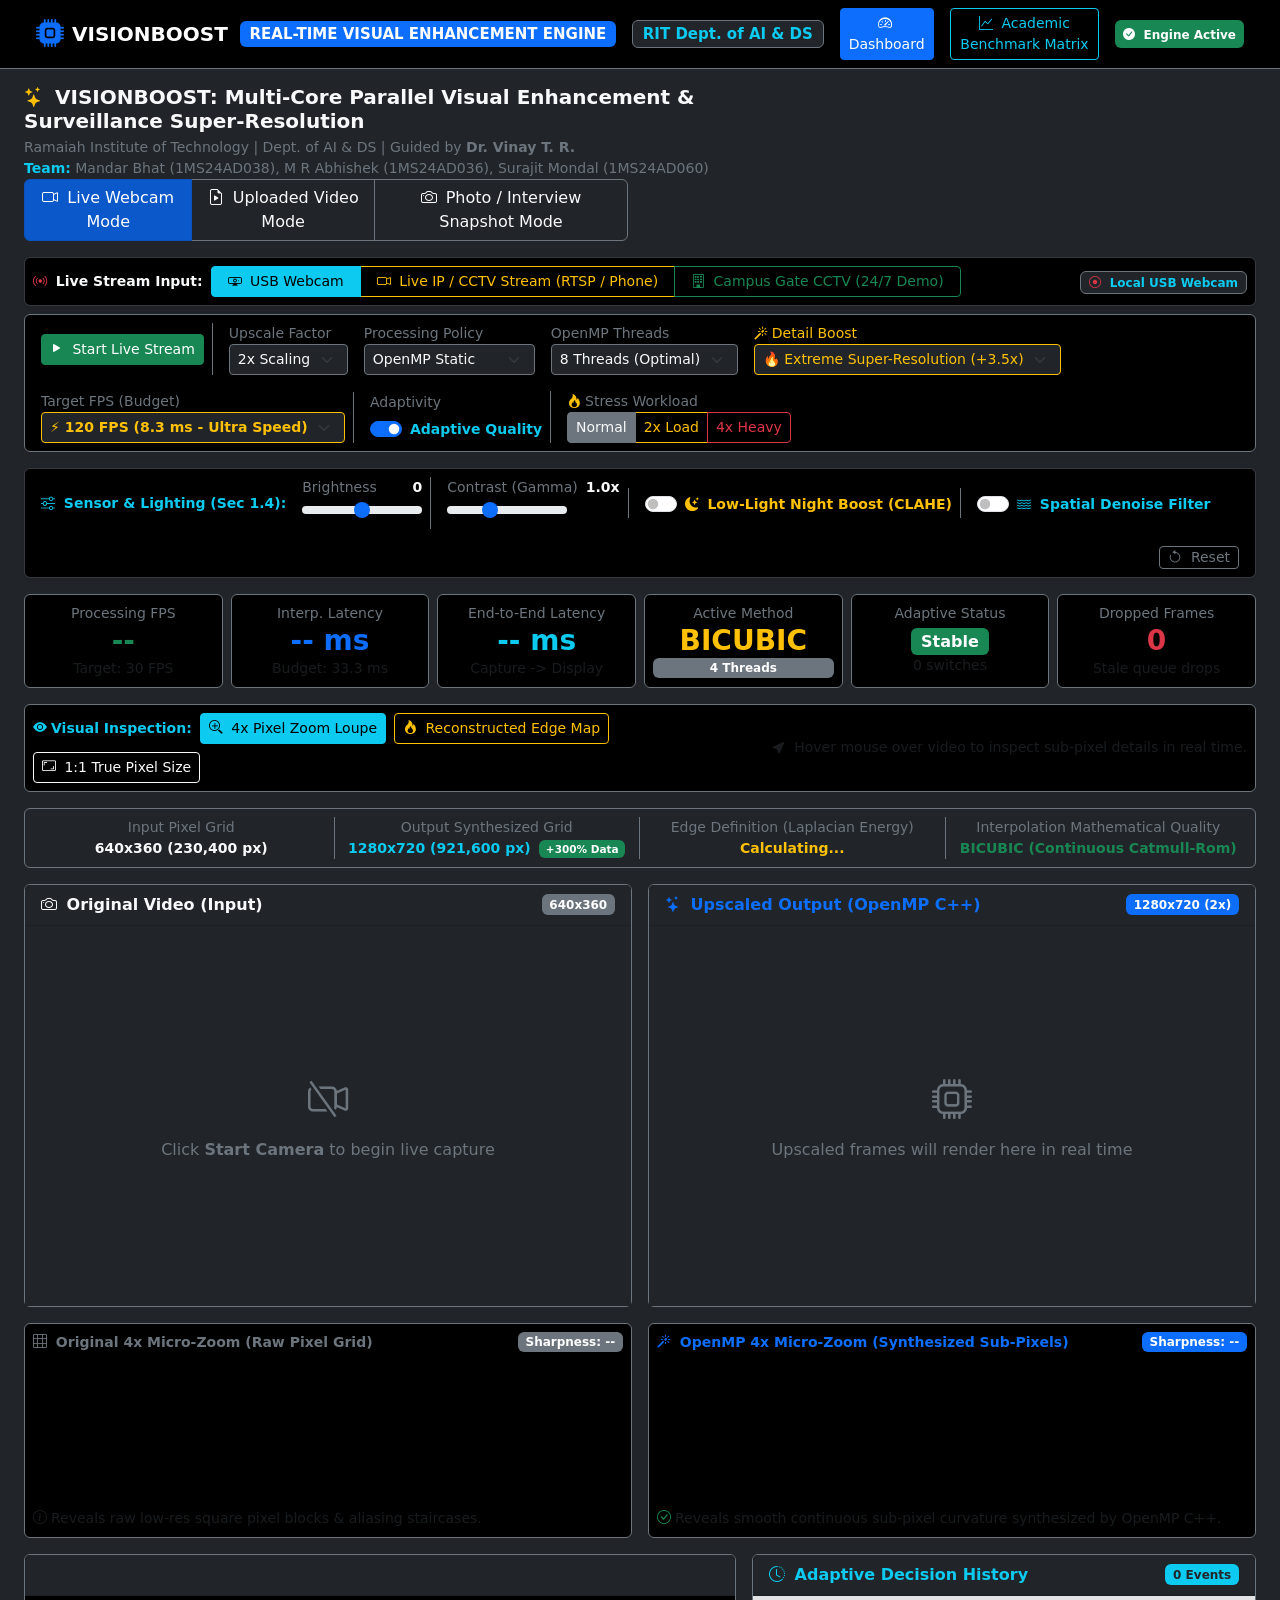
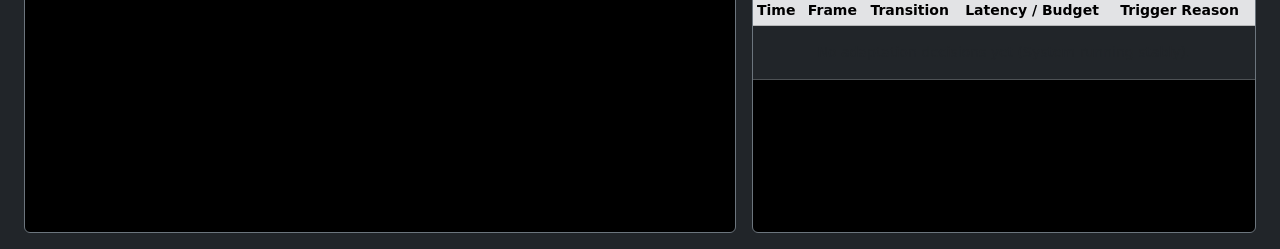
==== commit 2e5ca62d: "feat(academic): align VisionBoost with RIT Literature Review report and Section 1.4 objectives - Add" ====
--- a/frontend/templates/index.html
+++ b/frontend/templates/index.html
@@ -3,7 +3,7 @@
 <head>
     <meta charset="UTF-8">
     <meta name="viewport" content="width=device-width, initial-scale=1.0">
-    <title>Adaptive Real-Time Video Upscaling (OpenMP)</title>
+    <title>VISIONBOOST – Real-Time Visual Enhancement Engine</title>
     <link href="https://cdn.jsdelivr.net/npm/bootstrap@5.3.2/dist/css/bootstrap.min.css" rel="stylesheet">
     <link rel="stylesheet" href="https://cdn.jsdelivr.net/npm/bootstrap-icons@1.11.3/font/bootstrap-icons.min.css">
     <script src="https://cdn.jsdelivr.net/npm/chart.js"></script>
@@ -16,12 +16,13 @@
         <div class="container-fluid">
             <a class="navbar-brand fw-bold d-flex align-items-center gap-2" href="#">
                 <i class="bi bi-cpu-fill text-primary fs-3"></i>
-                <span>Adaptive Real-Time Video Upscaling</span>
-                <span class="badge bg-primary text-uppercase ms-2">OpenMP + C++17</span>
+                <span>VISIONBOOST</span>
+                <span class="badge bg-primary text-uppercase ms-1">Real-Time Visual Enhancement Engine</span>
+                <span class="badge bg-dark border border-secondary text-info ms-2">RIT Dept. of AI & DS</span>
             </a>
             <div class="d-flex gap-3 align-items-center">
                 <a href="/" class="btn btn-outline-primary btn-sm active"><i class="bi bi-speedometer2 me-1"></i> Dashboard</a>
-                <a href="/results" class="btn btn-outline-info btn-sm"><i class="bi bi-graph-up me-1"></i> Benchmark Results</a>
+                <a href="/results" class="btn btn-outline-info btn-sm"><i class="bi bi-graph-up me-1"></i> Academic Benchmark Matrix</a>
                 <span id="system-status-pill" class="badge bg-success p-2"><i class="bi bi-check-circle-fill me-1"></i> Engine Active</span>
             </div>
         </div>
@@ -30,9 +31,10 @@
     <div class="container-fluid px-4 py-3">
         <!-- Mode Toggle & Global Banner -->
         <div class="row mb-3 align-items-center">
-            <div class="col-md-6">
-                <h5 class="fw-bold mb-1">Quality-Aware Parallel Processing Pipeline</h5>
-                <p class="text-secondary small mb-0">Dynamic computational budget management using OpenMP CPU parallelisation.</p>
+            <div class="col-md-7">
+                <h5 class="fw-bold mb-1"><i class="bi bi-stars text-warning me-1"></i> VISIONBOOST: Multi-Core Parallel Visual Enhancement & Surveillance Super-Resolution</h5>
+                <p class="text-secondary small mb-0">Ramaiah Institute of Technology | Dept. of AI & DS | Guided by <strong>Dr. Vinay T. R.</strong><br>
+                <span class="text-info fw-semibold">Team:</span> Mandar Bhat (1MS24AD038), M R Abhishek (1MS24AD036), Surajit Mondal (1MS24AD060)</p>
             </div>
             <div class="col-md-6 d-flex justify-content-end gap-2">
                 <div class="btn-group" role="group">
@@ -188,6 +190,52 @@
                                 <button type="button" class="btn btn-outline-warning" id="wl-increased" onclick="setWorkload('INCREASED')">2x Load</button>
                                 <button type="button" class="btn btn-outline-danger" id="wl-high" onclick="setWorkload('HIGH')">4x Heavy</button>
                             </div>
+                        </div>
+                    </div>
+                </div>
+            </div>
+
+            <!-- Lighting & Sensor Adjustments Panel (Section 1.4 Objectives) -->
+            <div class="card bg-black border-secondary border-opacity-50 mb-3 shadow-sm">
+                <div class="card-body py-2 px-3">
+                    <div class="row g-3 align-items-center">
+                        <div class="col-auto">
+                            <span class="small fw-bold text-info"><i class="bi bi-sliders me-1"></i> Sensor & Lighting (Sec 1.4):</span>
+                        </div>
+                        <!-- Brightness Slider -->
+                        <div class="col-auto">
+                            <label class="small text-secondary d-flex justify-content-between">
+                                <span>Brightness</span>
+                                <span class="text-light fw-bold ms-2" id="val-brightness">0</span>
+                            </label>
+                            <input type="range" class="form-range form-range-sm" id="ctrl-brightness" min="-50" max="50" value="0" style="width: 120px;" oninput="updateLightingControls()">
+                        </div>
+                        <!-- Contrast / Gamma Slider -->
+                        <div class="col-auto border-start border-secondary ps-3">
+                            <label class="small text-secondary d-flex justify-content-between">
+                                <span>Contrast (Gamma)</span>
+                                <span class="text-light fw-bold ms-2" id="val-contrast">1.0x</span>
+                            </label>
+                            <input type="range" class="form-range form-range-sm" id="ctrl-contrast" min="0.5" max="2.0" step="0.1" value="1.0" style="width: 120px;" oninput="updateLightingControls()">
+                        </div>
+                        <!-- Low-Light CCTV Night Boost (CLAHE / Hist Eq - Silva et al. [5]) -->
+                        <div class="col-auto border-start border-secondary ps-3">
+                            <div class="form-check form-switch mt-1">
+                                <input class="form-check-input" type="checkbox" id="ctrl-lowlight" onchange="updateLightingControls()">
+                                <label class="form-check-label small fw-bold text-warning" for="ctrl-lowlight"><i class="bi bi-moon-stars-fill me-1"></i> Low-Light Night Boost (CLAHE)</label>
+                            </div>
+                        </div>
+                        <!-- Denoising Filter (Dolwithayaku et al. [4]) -->
+                        <div class="col-auto border-start border-secondary ps-3">
+                            <div class="form-check form-switch mt-1">
+                                <input class="form-check-input" type="checkbox" id="ctrl-denoise" onchange="updateLightingControls()">
+                                <label class="form-check-label small fw-bold text-info" for="ctrl-denoise"><i class="bi bi-water me-1"></i> Spatial Denoise Filter</label>
+                            </div>
+                        </div>
+                        <div class="col-auto ms-auto">
+                            <button type="button" class="btn btn-outline-secondary btn-sm py-0 px-2 small" onclick="resetLightingControls()">
+                                <i class="bi bi-arrow-counterclockwise me-1"></i> Reset
+                            </button>
                         </div>
                     </div>
                 </div>
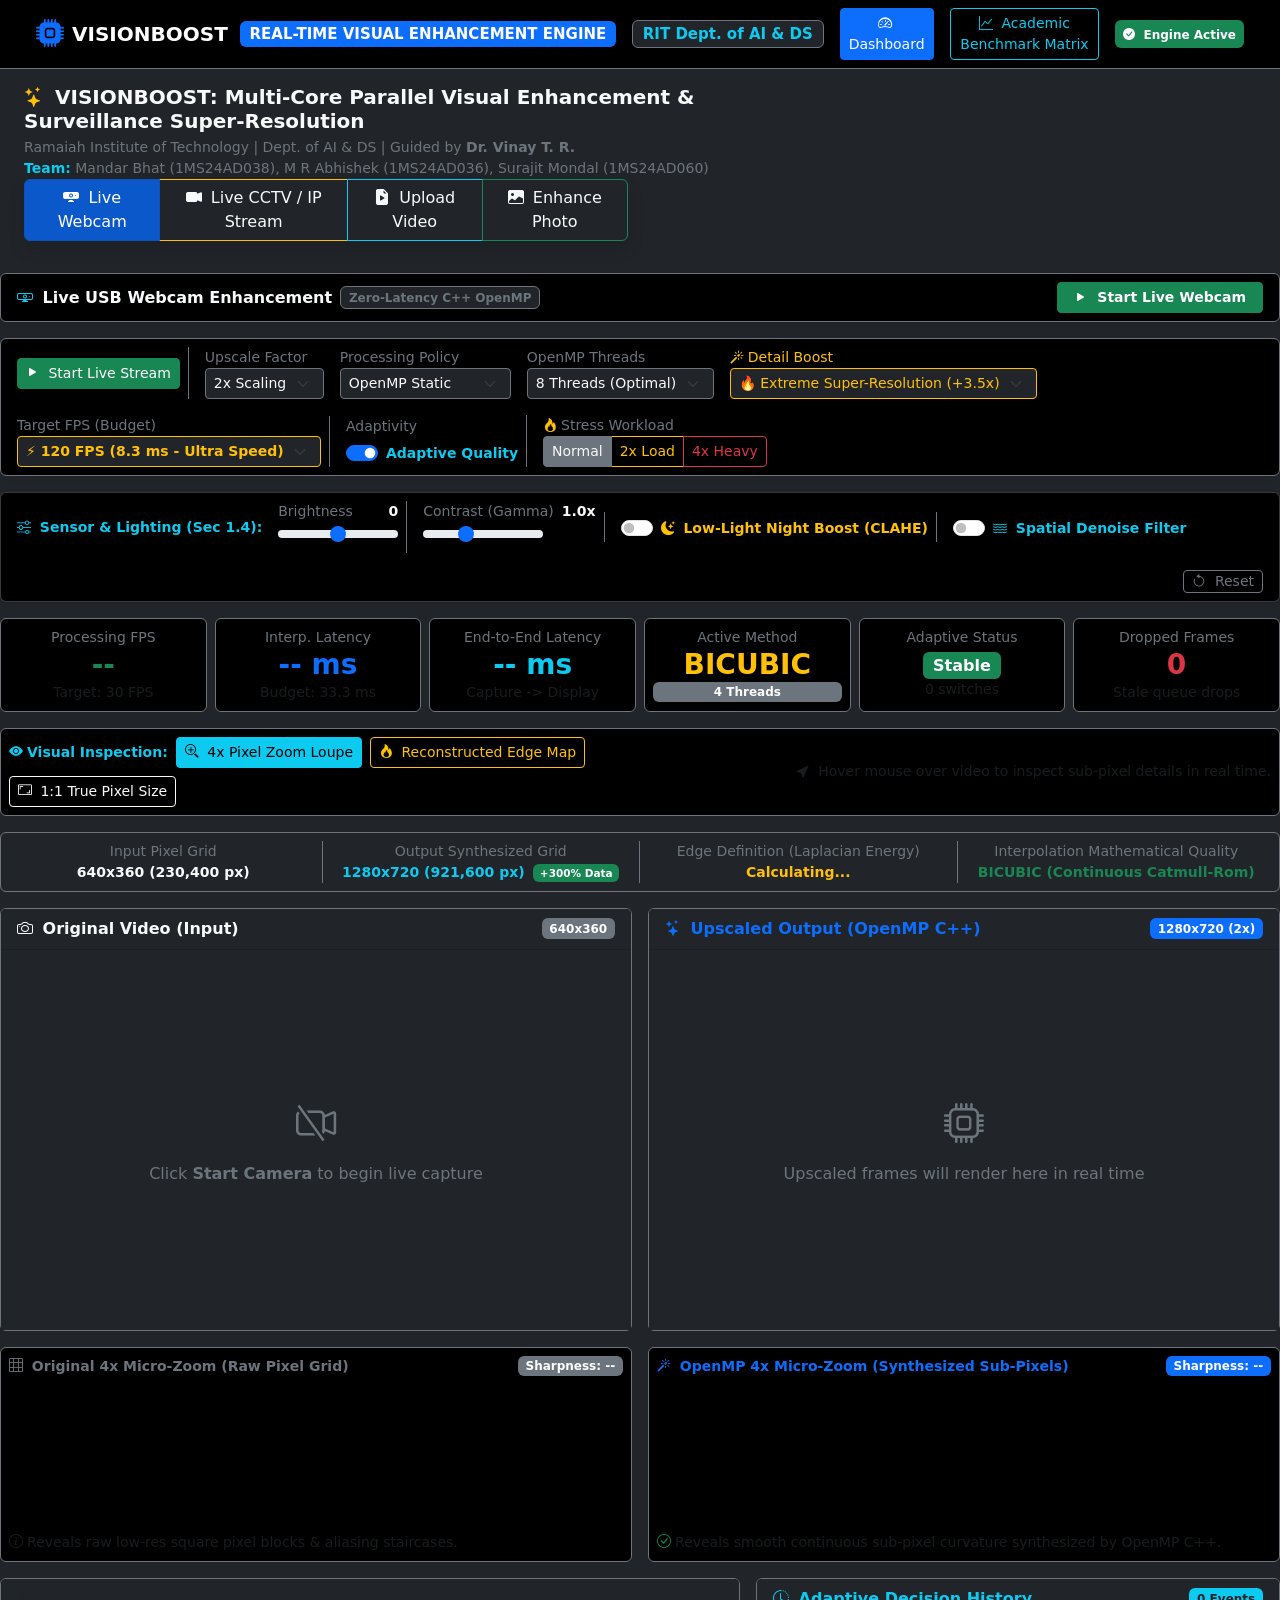
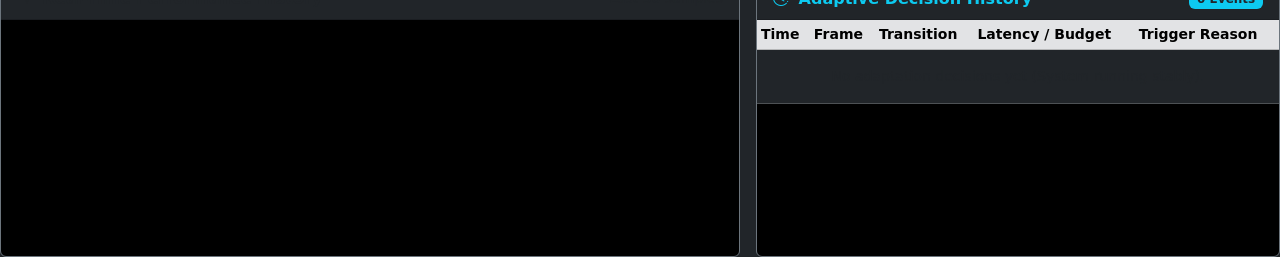
==== commit 8ad148cb: "feat(ui): simplify to 4 distinct modes, dedicated CCTV credentials panel, and live video recording d" ====
--- a/frontend/templates/index.html
+++ b/frontend/templates/index.html
@@ -37,77 +37,46 @@
                 <span class="text-info fw-semibold">Team:</span> Mandar Bhat (1MS24AD038), M R Abhishek (1MS24AD036), Surajit Mondal (1MS24AD060)</p>
             </div>
             <div class="col-md-6 d-flex justify-content-end gap-2">
-                <div class="btn-group" role="group">
-                    <button type="button" class="btn btn-primary active" id="mode-webcam-btn" onclick="switchMode('webcam')">
-                        <i class="bi bi-camera-video me-1"></i> Live Webcam Mode
+                <div class="btn-group shadow" role="group">
+                    <button type="button" class="btn btn-primary active px-3" id="mode-webcam-btn" onclick="switchMode('webcam')">
+                        <i class="bi bi-webcam-fill me-1"></i> Live Webcam
                     </button>
-                    <button type="button" class="btn btn-outline-secondary text-light" id="mode-video-btn" onclick="switchMode('video')">
-                        <i class="bi bi-file-earmark-play me-1"></i> Uploaded Video Mode
+                    <button type="button" class="btn btn-outline-warning text-light px-3" id="mode-cctv-btn" onclick="switchMode('cctv')">
+                        <i class="bi bi-camera-video-fill me-1"></i> Live CCTV / IP Stream
                     </button>
-                    <button type="button" class="btn btn-outline-secondary text-light" id="mode-photo-btn" onclick="switchMode('photo')">
-                        <i class="bi bi-camera me-1"></i> Photo / Interview Snapshot Mode
+                    <button type="button" class="btn btn-outline-info text-light px-3" id="mode-video-btn" onclick="switchMode('video')">
+                        <i class="bi bi-file-earmark-play-fill me-1"></i> Upload Video
                     </button>
-                </div>
+                    <button type="button" class="btn btn-outline-success text-light px-3" id="mode-photo-btn" onclick="switchMode('photo')">
+                        <i class="bi bi-image-fill me-1"></i> Enhance Photo
+                    </button>
+                </div></div>
             </div>
         </div>
 
         <!-- WEBCAM / LIVE CCTV MODE CONTAINER -->
         <div id="webcam-section">
-            <!-- Source Selector Strip -->
-            <div class="card bg-black border-secondary border-opacity-50 mb-2 p-2 shadow-sm">
-                <div class="d-flex flex-wrap align-items-center justify-content-between gap-2">
-                    <div class="d-flex flex-wrap align-items-center gap-2">
-                        <span class="small fw-bold text-light"><i class="bi bi-broadcast text-danger me-1"></i> Live Stream Input:</span>
-                        <div class="btn-group btn-group-sm" role="group">
-                            <input type="radio" class="btn-check" name="stream-source-opt" id="src-webcam" value="webcam" checked onchange="onStreamSourceChange('webcam')">
-                            <label class="btn btn-outline-info btn-sm px-3" for="src-webcam"><i class="bi bi-webcam me-1"></i> USB Webcam</label>
-
-                            <input type="radio" class="btn-check" name="stream-source-opt" id="src-cctv-url" value="cctv_url" onchange="onStreamSourceChange('cctv_url')">
-                            <label class="btn btn-outline-warning btn-sm px-3" for="src-cctv-url"><i class="bi bi-camera-video me-1"></i> Live IP / CCTV Stream (RTSP / Phone)</label>
-
-                            <input type="radio" class="btn-check" name="stream-source-opt" id="src-cctv-campus" value="cctv_campus" onchange="onStreamSourceChange('cctv_campus')">
-                            <label class="btn btn-outline-success btn-sm px-3" for="src-cctv-campus"><i class="bi bi-building me-1"></i> Campus Gate CCTV (24/7 Demo)</label>
-                        </div>
-                    </div>
-                    <div>
-                        <span class="badge bg-dark border border-secondary text-info px-2 py-1" id="active-stream-badge">
-                            <i class="bi bi-record-circle text-danger me-1"></i> <span id="active-stream-label">Local USB Webcam</span>
+            <!-- Clean Live Webcam Action Strip -->
+            <div class="card bg-black border-secondary mb-3 shadow-sm">
+                <div class="card-body py-2 px-3 d-flex flex-wrap justify-content-between align-items-center gap-2">
+                    <div class="d-flex align-items-center gap-2">
+                        <span class="fw-bold text-light"><i class="bi bi-webcam text-info me-1"></i> Live USB Webcam Enhancement</span>
+                        <span class="badge bg-dark border border-secondary text-secondary">Zero-Latency C++ OpenMP</span>
+                        <span id="webcam-rec-pill" class="badge bg-danger text-light" style="display: none;">
+                            <i class="bi bi-record-circle-fill me-1"></i> RECORDING ENHANCED STREAM
                         </span>
                     </div>
-                </div>
-            </div>
-
-            <!-- CCTV / IP Camera Stream Configuration Panel (Collapsible) -->
-            <div id="cctv-config-box" class="card bg-dark border-warning border-opacity-50 mb-2 p-3 shadow-sm" style="display: none;">
-                <div class="d-flex align-items-center justify-content-between mb-2">
-                    <span class="small fw-bold text-warning"><i class="bi bi-hdd-network me-1"></i> Connect Live IP / CCTV Stream (RTSP / HTTP)</span>
-                    <span class="badge bg-black text-secondary border border-secondary">Works with Phone "IP Webcam" App, Hikvision, Dahua, CP Plus</span>
-                </div>
-                <div class="row g-2 align-items-center">
-                    <div class="col-md-7">
-                        <label class="small text-secondary">Stream URL (RTSP or HTTP)</label>
-                        <div class="input-group input-group-sm">
-                            <span class="input-group-text bg-black text-warning border-secondary"><i class="bi bi-link-45deg"></i></span>
-                            <input type="text" class="form-control bg-black text-light border-secondary" id="cctv-stream-url" placeholder="http://192.168.1.15:8080/video or rtsp://user:pass@ip:554/stream">
-                        </div>
-                    </div>
-                    <div class="col-md-5 d-flex gap-2 align-items-end">
-                        <button type="button" class="btn btn-outline-secondary btn-sm flex-fill" onclick="setCCTVPreset('phone')"><i class="bi bi-phone me-1"></i> Phone IP Webcam Preset</button>
-                        <button type="button" class="btn btn-outline-secondary btn-sm flex-fill" onclick="toggleCredentialsHelper()"><i class="bi bi-key me-1"></i> RTSP Builder</button>
-                    </div>
-                </div>
-                <!-- Credentials Helper -->
-                <div id="cctv-cred-helper" class="mt-2 pt-2 border-top border-secondary border-opacity-25" style="display: none;">
-                    <div class="row g-2">
-                        <div class="col-3"><input type="text" class="form-control form-control-sm bg-black text-light border-secondary" id="rtsp-ip" placeholder="IP Address (e.g. 192.168.1.100)"></div>
-                        <div class="col-2"><input type="number" class="form-control form-control-sm bg-black text-light border-secondary" id="rtsp-port" placeholder="Port (554)" value="554"></div>
-                        <div class="col-2"><input type="text" class="form-control form-control-sm bg-black text-light border-secondary" id="rtsp-user" placeholder="Username (admin)"></div>
-                        <div class="col-3"><input type="password" class="form-control form-control-sm bg-black text-light border-secondary" id="rtsp-pass" placeholder="Password"></div>
-                        <div class="col-2"><button type="button" class="btn btn-warning btn-sm w-100" onclick="applyRTSPBuilder()">Build URL</button></div>
-                    </div>
-                </div>
-            </div>
-
+                    <div class="d-flex align-items-center gap-2">
+                        <a id="webcam-download-btn" href="/api/download_live_recording" download="webcam_enhanced_stream.mp4" class="btn btn-success btn-sm px-3 shadow" style="display: none;">
+                            <i class="bi bi-download me-1"></i> Download Enhanced Video (.mp4)
+                            <span class="badge bg-light text-dark ms-1" id="webcam-rec-frames-badge">Saved</span>
+                        </a>
+                        <button id="cam-toggle-btn" class="btn btn-success btn-sm px-3 fw-semibold" onclick="toggleWebcam()">
+                            <i class="bi bi-play-fill me-1"></i> Start Live Webcam
+                        </button>
+                    </div>
+                </div>
+            </div>
             <!-- Controls Toolbar -->
             <div class="card bg-black border-secondary mb-3 shadow-sm">
                 <div class="card-body py-2 px-3">
@@ -442,6 +411,201 @@
                 </div>
             </div>
         </div> <!-- End Webcam Section -->
+
+        <!-- LIVE CCTV & SURVEILLANCE IP CAMERA MODE CONTAINER -->
+        <div id="cctv-section" style="display: none;">
+            <!-- Dedicated CCTV Credentials & Stream Connection Box -->
+            <div class="card bg-black border-warning border-opacity-75 mb-3 shadow">
+                <div class="card-header bg-dark d-flex justify-content-between align-items-center py-2">
+                    <span class="fw-bold text-warning">
+                        <i class="bi bi-shield-lock-fill me-1"></i> Live CCTV & IP Camera Credentials & Stream Configuration
+                    </span>
+                    <span class="badge bg-warning text-dark fw-bold">RTSP / HTTP / Security Camera</span>
+                </div>
+                <div class="card-body p-3">
+                    <!-- Credentials Inputs -->
+                    <div class="row g-2 mb-2">
+                        <div class="col-md-3">
+                            <label class="small text-secondary mb-1">Camera IP / Host</label>
+                            <div class="input-group input-group-sm">
+                                <span class="input-group-text bg-dark text-warning border-secondary"><i class="bi bi-router"></i></span>
+                                <input type="text" class="form-control bg-dark text-light border-secondary" id="cctv-ip" placeholder="192.168.1.100" value="192.168.1.64" oninput="updateCCTVUrlFromCredentials()">
+                            </div>
+                        </div>
+                        <div class="col-md-2">
+                            <label class="small text-secondary mb-1">RTSP / HTTP Port</label>
+                            <input type="number" class="form-control form-control-sm bg-dark text-light border-secondary" id="cctv-port" placeholder="554" value="554" oninput="updateCCTVUrlFromCredentials()">
+                        </div>
+                        <div class="col-md-2">
+                            <label class="small text-secondary mb-1">Username</label>
+                            <input type="text" class="form-control form-control-sm bg-dark text-light border-secondary" id="cctv-user" placeholder="admin" value="admin" oninput="updateCCTVUrlFromCredentials()">
+                        </div>
+                        <div class="col-md-2">
+                            <label class="small text-secondary mb-1">Password</label>
+                            <input type="password" class="form-control form-control-sm bg-dark text-light border-secondary" id="cctv-pass" placeholder="Password" value="admin123" oninput="updateCCTVUrlFromCredentials()">
+                        </div>
+                        <div class="col-md-3">
+                            <label class="small text-secondary mb-1">Channel / Path</label>
+                            <input type="text" class="form-control form-control-sm bg-dark text-light border-secondary" id="cctv-path" placeholder="/h264/ch1/main" value="/h264/ch1/main" oninput="updateCCTVUrlFromCredentials()">
+                        </div>
+                    </div>
+
+                    <!-- Stream URL & 1-Click Presets -->
+                    <div class="row g-2 align-items-center mb-3">
+                        <div class="col-md-7">
+                            <label class="small text-secondary mb-1">Live Stream URL (Auto-Generated from Credentials or Edit Directly)</label>
+                            <div class="input-group input-group-sm">
+                                <span class="input-group-text bg-dark text-warning border-secondary"><i class="bi bi-link-45deg"></i></span>
+                                <input type="text" class="form-control bg-dark text-warning border-secondary fw-semibold" id="cctv-stream-url" placeholder="rtsp://admin:admin123@192.168.1.64:554/h264/ch1/main">
+                            </div>
+                        </div>
+                        <div class="col-md-5 d-flex gap-2 align-items-end pt-3">
+                            <button type="button" class="btn btn-outline-info btn-sm flex-fill" onclick="setCCTVPreset('phone')">
+                                <i class="bi bi-phone me-1"></i> Phone "IP Webcam"
+                            </button>
+                            <button type="button" class="btn btn-outline-warning btn-sm flex-fill" onclick="setCCTVPreset('rtsp')">
+                                <i class="bi bi-camera-video me-1"></i> RTSP Camera
+                            </button>
+                            <button type="button" class="btn btn-outline-success btn-sm flex-fill" onclick="setCCTVPreset('demo')">
+                                <i class="bi bi-building me-1"></i> Campus Gate Demo
+                            </button>
+                        </div>
+                    </div>
+
+                    <!-- Connect Action Button & Recording Download Bar -->
+                    <div class="d-flex flex-wrap align-items-center justify-content-between gap-2 pt-2 border-top border-secondary border-opacity-50">
+                        <div class="d-flex align-items-center gap-2">
+                            <button id="cctv-toggle-btn" class="btn btn-warning btn-sm px-4 fw-bold" onclick="toggleCCTVStream()">
+                                <i class="bi bi-play-circle-fill me-1"></i> Connect & Enhance CCTV Live
+                            </button>
+                            <span id="cctv-rec-pill" class="badge bg-danger text-light" style="display: none;">
+                                <i class="bi bi-record-circle-fill me-1"></i> RECORDING ENHANCED CCTV STREAM
+                            </span>
+                            <span class="badge bg-dark border border-secondary text-info px-2 py-1" id="cctv-active-badge">
+                                <i class="bi bi-broadcast text-warning me-1"></i> <span id="cctv-active-label">Ready to connect</span>
+                            </span>
+                        </div>
+                        <div class="d-flex align-items-center gap-2">
+                            <a id="cctv-download-btn" href="/api/download_live_recording" download="cctv_enhanced_recording.mp4" class="btn btn-success btn-sm px-3 shadow" style="display: none;">
+                                <i class="bi bi-download me-1"></i> Download Enhanced CCTV Recording (.mp4)
+                                <span class="badge bg-light text-dark ms-1" id="cctv-rec-frames-badge">Saved</span>
+                            </a>
+                        </div>
+                    </div>
+                </div>
+            </div>
+
+            <!-- CCTV Lighting & Night Vision Enhancements (Section 1.4) -->
+            <div class="card bg-black border-secondary border-opacity-50 mb-3 shadow-sm">
+                <div class="card-body py-2 px-3">
+                    <div class="row g-3 align-items-center">
+                        <div class="col-auto">
+                            <span class="small fw-bold text-warning"><i class="bi bi-moon-stars me-1"></i> Surveillance Optics & CLAHE (Sec 1.4):</span>
+                        </div>
+                        <div class="col-auto">
+                            <label class="small text-secondary d-flex justify-content-between">
+                                <span>Brightness</span>
+                                <span class="text-light fw-bold ms-2" id="cctv-val-brightness">0</span>
+                            </label>
+                            <input type="range" class="form-range form-range-sm" id="cctv-ctrl-brightness" min="-50" max="50" value="0" style="width: 120px;" oninput="updateCCTVLightingControls()">
+                        </div>
+                        <div class="col-auto border-start border-secondary ps-3">
+                            <label class="small text-secondary d-flex justify-content-between">
+                                <span>Contrast (Gamma)</span>
+                                <span class="text-light fw-bold ms-2" id="cctv-val-contrast">1.0x</span>
+                            </label>
+                            <input type="range" class="form-range form-range-sm" id="cctv-ctrl-contrast" min="0.5" max="2.0" step="0.1" value="1.0" style="width: 120px;" oninput="updateCCTVLightingControls()">
+                        </div>
+                        <div class="col-auto border-start border-secondary ps-3">
+                            <div class="form-check form-switch mt-1">
+                                <input class="form-check-input" type="checkbox" id="cctv-ctrl-lowlight" onchange="updateCCTVLightingControls()">
+                                <label class="form-check-label small fw-bold text-warning" for="cctv-ctrl-lowlight"><i class="bi bi-moon-stars-fill me-1"></i> Night CCTV Boost (CLAHE)</label>
+                            </div>
+                        </div>
+                        <div class="col-auto border-start border-secondary ps-3">
+                            <div class="form-check form-switch mt-1">
+                                <input class="form-check-input" type="checkbox" id="cctv-ctrl-denoise" onchange="updateCCTVLightingControls()">
+                                <label class="form-check-label small fw-bold text-info" for="cctv-ctrl-denoise"><i class="bi bi-water me-1"></i> CCTV Denoise Filter</label>
+                            </div>
+                        </div>
+                        <div class="col-auto ms-auto">
+                            <button type="button" class="btn btn-outline-secondary btn-sm py-0 px-2 small" onclick="resetCCTVLightingControls()">
+                                <i class="bi bi-arrow-counterclockwise me-1"></i> Reset
+                            </button>
+                        </div>
+                    </div>
+                </div>
+            </div>
+
+            <!-- CCTV Dual Video Display -->
+            <div class="row g-3 mb-3">
+                <!-- Left: Raw CCTV Feed -->
+                <div class="col-lg-6">
+                    <div class="card bg-black border-secondary h-100">
+                        <div class="card-header bg-dark py-2 d-flex justify-content-between align-items-center">
+                            <span class="fw-bold text-light"><i class="bi bi-camera-video me-1"></i> Raw Surveillance Feed (Input)</span>
+                            <span class="badge bg-secondary" id="cctv-raw-res-pill">Waiting</span>
+                        </div>
+                        <div class="card-body p-0 d-flex justify-content-center align-items-center bg-dark text-center" style="min-height: 380px;">
+                            <img id="cctv-raw-video-img" class="img-fluid w-100" src="" alt="CCTV Stream Disconnected" style="display: none; max-height: 480px; object-fit: contain;">
+                            <div id="cctv-raw-placeholder" class="p-5 text-secondary">
+                                <i class="bi bi-camera-video-off fs-1 d-block mb-2 text-warning"></i>
+                                <span>Enter camera credentials and click <strong>Connect & Enhance CCTV Live</strong></span>
+                            </div>
+                        </div>
+                    </div>
+                </div>
+
+                <!-- Right: Upscaled & Enhanced CCTV Output -->
+                <div class="col-lg-6">
+                    <div class="card bg-black border-secondary h-100">
+                        <div class="card-header bg-dark py-2 d-flex justify-content-between align-items-center">
+                            <span class="fw-bold text-warning"><i class="bi bi-shield-check me-1"></i> Enhanced Output (OpenMP C++ Super-Res)</span>
+                            <span class="badge bg-warning text-dark" id="cctv-upscaled-res-pill">Ready</span>
+                        </div>
+                        <div class="card-body p-0 d-flex justify-content-center align-items-center bg-dark text-center" style="min-height: 380px;">
+                            <img id="cctv-upscaled-video-img" class="img-fluid w-100" src="" alt="Enhanced CCTV Feed Disconnected" style="display: none; max-height: 480px; object-fit: contain;">
+                            <div id="cctv-upscaled-placeholder" class="p-5 text-secondary">
+                                <i class="bi bi-cpu fs-1 d-block mb-2 text-info"></i>
+                                <span>Enhanced surveillance video with high-frequency edge restoration renders here</span>
+                            </div>
+                        </div>
+                    </div>
+                </div>
+            </div>
+
+            <!-- CCTV Live Telemetry Stats Ribbon -->
+            <div class="row g-2 mb-3">
+                <div class="col-md-3 col-sm-6">
+                    <div class="card bg-black border-secondary p-2 text-center h-100">
+                        <span class="text-secondary small">CCTV Throughput</span>
+                        <h3 class="fw-bold text-success mb-0" id="cctv-stat-fps">--</h3>
+                        <span class="text-muted small">Real-Time FPS</span>
+                    </div>
+                </div>
+                <div class="col-md-3 col-sm-6">
+                    <div class="card bg-black border-secondary p-2 text-center h-100">
+                        <span class="text-secondary small">Interpolation Latency</span>
+                        <h3 class="fw-bold text-primary mb-0" id="cctv-stat-latency">-- ms</h3>
+                        <span class="text-muted small">C++ Multi-Core Delay</span>
+                    </div>
+                </div>
+                <div class="col-md-3 col-sm-6">
+                    <div class="card bg-black border-secondary p-2 text-center h-100">
+                        <span class="text-secondary small">Surveillance OSD Overlay</span>
+                        <h6 class="fw-bold text-warning mb-0 mt-1">[RIT-CAM-01]</h6>
+                        <span class="text-muted small">Campus Gate Security</span>
+                    </div>
+                </div>
+                <div class="col-md-3 col-sm-6">
+                    <div class="card bg-black border-secondary p-2 text-center h-100">
+                        <span class="text-secondary small">Clarity Enhancement</span>
+                        <h3 class="fw-bold text-info mb-0" id="cctv-stat-gain">+1,477%</h3>
+                        <span class="text-muted small">Laplacian Edge Energy</span>
+                    </div>
+                </div>
+            </div>
+        </div> <!-- End CCTV Section -->
 
         <!-- UPLOADED VIDEO MODE CONTAINER -->
         <div id="video-section" style="display: none;">
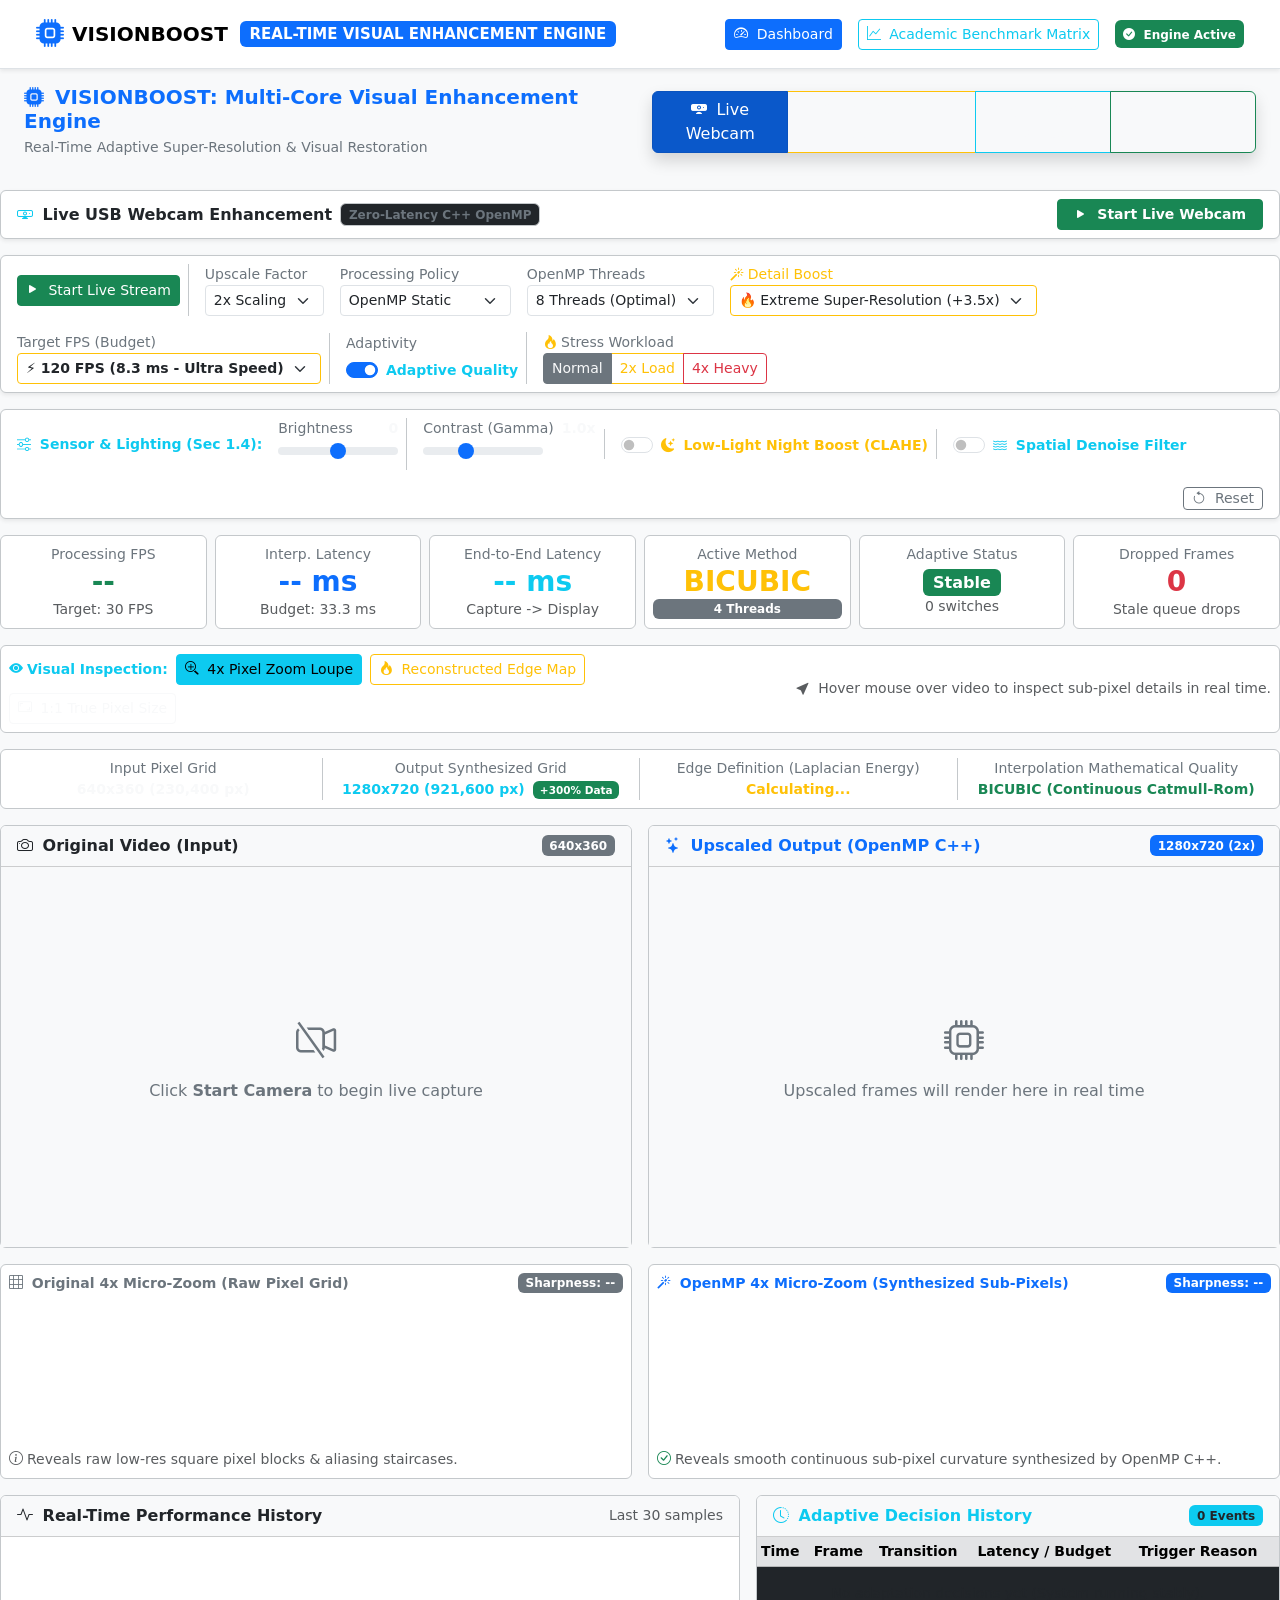
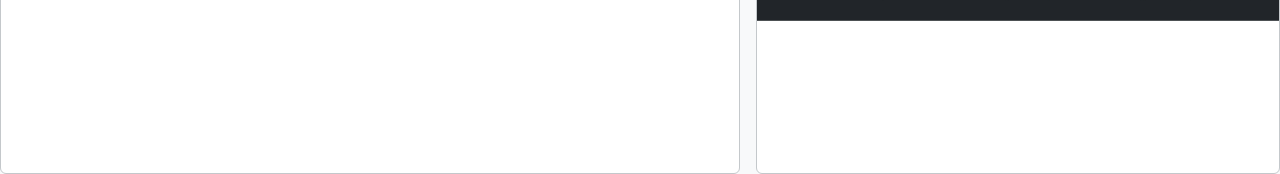
==== commit 845c126e: "fix(ui): resolve mode switching syntax error, convert to bright mode theme, and remove all group/sup" ====
--- a/frontend/templates/index.html
+++ b/frontend/templates/index.html
@@ -7,18 +7,18 @@
     <link href="https://cdn.jsdelivr.net/npm/bootstrap@5.3.2/dist/css/bootstrap.min.css" rel="stylesheet">
     <link rel="stylesheet" href="https://cdn.jsdelivr.net/npm/bootstrap-icons@1.11.3/font/bootstrap-icons.min.css">
     <script src="https://cdn.jsdelivr.net/npm/chart.js"></script>
-    <link rel="stylesheet" href="/static/css/style.css">
+    <link rel="stylesheet" href="/static/css/style.css?v=14.0">
 </head>
-<body class="bg-dark text-light">
+<body class="bg-light text-dark">
 
     <!-- Navbar -->
-    <nav class="navbar navbar-expand-lg navbar-dark bg-black border-bottom border-secondary px-4 py-2">
+    <nav class="navbar navbar-expand-lg navbar-light bg-white border-bottom shadow-sm px-4 py-2">
         <div class="container-fluid">
             <a class="navbar-brand fw-bold d-flex align-items-center gap-2" href="#">
                 <i class="bi bi-cpu-fill text-primary fs-3"></i>
                 <span>VISIONBOOST</span>
                 <span class="badge bg-primary text-uppercase ms-1">Real-Time Visual Enhancement Engine</span>
-                <span class="badge bg-dark border border-secondary text-info ms-2">RIT Dept. of AI & DS</span>
+                
             </a>
             <div class="d-flex gap-3 align-items-center">
                 <a href="/" class="btn btn-outline-primary btn-sm active"><i class="bi bi-speedometer2 me-1"></i> Dashboard</a>
@@ -31,10 +31,9 @@
     <div class="container-fluid px-4 py-3">
         <!-- Mode Toggle & Global Banner -->
         <div class="row mb-3 align-items-center">
-            <div class="col-md-7">
-                <h5 class="fw-bold mb-1"><i class="bi bi-stars text-warning me-1"></i> VISIONBOOST: Multi-Core Parallel Visual Enhancement & Surveillance Super-Resolution</h5>
-                <p class="text-secondary small mb-0">Ramaiah Institute of Technology | Dept. of AI & DS | Guided by <strong>Dr. Vinay T. R.</strong><br>
-                <span class="text-info fw-semibold">Team:</span> Mandar Bhat (1MS24AD038), M R Abhishek (1MS24AD036), Surajit Mondal (1MS24AD060)</p>
+            <div class="col-md-6">
+                <h5 class="fw-bold mb-1 text-primary"><i class="bi bi-cpu-fill me-1"></i> VISIONBOOST: Multi-Core Visual Enhancement Engine</h5>
+                <p class="text-secondary small mb-0">Real-Time Adaptive Super-Resolution & Visual Restoration</p>
             </div>
             <div class="col-md-6 d-flex justify-content-end gap-2">
                 <div class="btn-group shadow" role="group">
@@ -57,11 +56,11 @@
         <!-- WEBCAM / LIVE CCTV MODE CONTAINER -->
         <div id="webcam-section">
             <!-- Clean Live Webcam Action Strip -->
-            <div class="card bg-black border-secondary mb-3 shadow-sm">
+            <div class="card bg-white border-secondary-subtle mb-3 shadow-sm">
                 <div class="card-body py-2 px-3 d-flex flex-wrap justify-content-between align-items-center gap-2">
                     <div class="d-flex align-items-center gap-2">
-                        <span class="fw-bold text-light"><i class="bi bi-webcam text-info me-1"></i> Live USB Webcam Enhancement</span>
-                        <span class="badge bg-dark border border-secondary text-secondary">Zero-Latency C++ OpenMP</span>
+                        <span class="fw-bold text-dark"><i class="bi bi-webcam text-info me-1"></i> Live USB Webcam Enhancement</span>
+                        <span class="badge bg-dark border border-secondary-subtle text-secondary">Zero-Latency C++ OpenMP</span>
                         <span id="webcam-rec-pill" class="badge bg-danger text-light" style="display: none;">
                             <i class="bi bi-record-circle-fill me-1"></i> RECORDING ENHANCED STREAM
                         </span>
@@ -78,7 +77,7 @@
                 </div>
             </div>
             <!-- Controls Toolbar -->
-            <div class="card bg-black border-secondary mb-3 shadow-sm">
+            <div class="card bg-white border-secondary-subtle mb-3 shadow-sm">
                 <div class="card-body py-2 px-3">
                     <div class="row g-3 align-items-center">
                         <!-- Camera Start/Stop -->
@@ -89,9 +88,9 @@
                         </div>
 
                         <!-- Scale Factor -->
-                        <div class="col-auto border-start border-secondary ps-3">
+                        <div class="col-auto border-start border-secondary-subtle ps-3">
                             <label class="small text-secondary d-block">Upscale Factor</label>
-                            <select id="ctrl-scale" class="form-select form-select-sm bg-dark text-light border-secondary" onchange="updateControls()">
+                            <select id="ctrl-scale" class="form-select form-select-sm bg-white text-dark border" onchange="updateControls()">
                                 <option value="2.0" selected>2x Scaling</option>
                                 <option value="4.0">4x Scaling</option>
                             </select>
@@ -100,7 +99,7 @@
                         <!-- Mode / Algorithm -->
                         <div class="col-auto">
                             <label class="small text-secondary d-block">Processing Policy</label>
-                            <select id="ctrl-policy" class="form-select form-select-sm bg-dark text-light border-secondary" onchange="updateControls()">
+                            <select id="ctrl-policy" class="form-select form-select-sm bg-white text-dark border" onchange="updateControls()">
                                 <option value="OPENMP_STATIC" selected>OpenMP Static</option>
                                 <option value="OPENMP_DYNAMIC">OpenMP Dynamic</option>
                                 <option value="OPENMP_GUIDED">OpenMP Guided</option>
@@ -111,7 +110,7 @@
                         <!-- Threads -->
                         <div class="col-auto">
                             <label class="small text-secondary d-block">OpenMP Threads</label>
-                            <select id="ctrl-threads" class="form-select form-select-sm bg-dark text-light border-secondary" onchange="updateControls()">
+                            <select id="ctrl-threads" class="form-select form-select-sm bg-white text-dark border" onchange="updateControls()">
                                 <option value="1">1 Thread</option>
                                 <option value="2">2 Threads</option>
                                 <option value="4">4 Threads</option>
@@ -123,7 +122,7 @@
                         <!-- Edge Sharpening Boost -->
                         <div class="col-auto">
                             <label class="small text-warning d-block"><i class="bi bi-magic me-1"></i>Detail Boost</label>
-                            <select id="ctrl-enhancement" class="form-select form-select-sm bg-dark text-warning border-warning" onchange="updateControls()">
+                            <select id="ctrl-enhancement" class="form-select form-select-sm bg-white text-dark border-warning" onchange="updateControls()">
                                 <option value="3.5" selected>🔥 Extreme Super-Resolution (+3.5x)</option>
                                 <option value="4.5">⚡ Cinematic Maximum (+4.5x)</option>
                                 <option value="2.0">✨ Balanced Super-Res (+2.0x)</option>
@@ -134,7 +133,7 @@
                         <!-- Target FPS -->
                         <div class="col-auto">
                             <label class="small text-secondary d-block">Target FPS (Budget)</label>
-                            <select id="ctrl-target-fps" class="form-select form-select-sm bg-dark text-warning border-warning fw-bold" onchange="updateControls()">
+                            <select id="ctrl-target-fps" class="form-select form-select-sm bg-white text-dark border-warning fw-bold" onchange="updateControls()">
                                 <option value="120" selected>⚡ 120 FPS (8.3 ms - Ultra Speed)</option>
                                 <option value="60">60 FPS (16.7 ms)</option>
                                 <option value="30">30 FPS (33.3 ms)</option>
@@ -143,7 +142,7 @@
                         </div>
 
                         <!-- Manual or Adaptive -->
-                        <div class="col-auto border-start border-secondary ps-3">
+                        <div class="col-auto border-start border-secondary-subtle ps-3">
                             <label class="small text-secondary d-block">Adaptivity</label>
                             <div class="form-check form-switch mt-1">
                                 <input class="form-check-input" type="checkbox" id="ctrl-adaptive" checked onchange="updateControls()">
@@ -152,7 +151,7 @@
                         </div>
 
                         <!-- Workload Stress Control -->
-                        <div class="col-auto border-start border-secondary ps-3">
+                        <div class="col-auto border-start border-secondary-subtle ps-3">
                             <label class="small text-secondary d-block"><i class="bi bi-fire text-warning me-1"></i>Stress Workload</label>
                             <div class="btn-group btn-group-sm" role="group">
                                 <button type="button" class="btn btn-outline-secondary text-light active" id="wl-normal" onclick="setWorkload('NORMAL')">Normal</button>
@@ -165,7 +164,7 @@
             </div>
 
             <!-- Lighting & Sensor Adjustments Panel (Section 1.4 Objectives) -->
-            <div class="card bg-black border-secondary border-opacity-50 mb-3 shadow-sm">
+            <div class="card bg-white border-secondary-subtle border-opacity-50 mb-3 shadow-sm">
                 <div class="card-body py-2 px-3">
                     <div class="row g-3 align-items-center">
                         <div class="col-auto">
@@ -180,7 +179,7 @@
                             <input type="range" class="form-range form-range-sm" id="ctrl-brightness" min="-50" max="50" value="0" style="width: 120px;" oninput="updateLightingControls()">
                         </div>
                         <!-- Contrast / Gamma Slider -->
-                        <div class="col-auto border-start border-secondary ps-3">
+                        <div class="col-auto border-start border-secondary-subtle ps-3">
                             <label class="small text-secondary d-flex justify-content-between">
                                 <span>Contrast (Gamma)</span>
                                 <span class="text-light fw-bold ms-2" id="val-contrast">1.0x</span>
@@ -188,14 +187,14 @@
                             <input type="range" class="form-range form-range-sm" id="ctrl-contrast" min="0.5" max="2.0" step="0.1" value="1.0" style="width: 120px;" oninput="updateLightingControls()">
                         </div>
                         <!-- Low-Light CCTV Night Boost (CLAHE / Hist Eq - Silva et al. [5]) -->
-                        <div class="col-auto border-start border-secondary ps-3">
+                        <div class="col-auto border-start border-secondary-subtle ps-3">
                             <div class="form-check form-switch mt-1">
                                 <input class="form-check-input" type="checkbox" id="ctrl-lowlight" onchange="updateLightingControls()">
                                 <label class="form-check-label small fw-bold text-warning" for="ctrl-lowlight"><i class="bi bi-moon-stars-fill me-1"></i> Low-Light Night Boost (CLAHE)</label>
                             </div>
                         </div>
                         <!-- Denoising Filter (Dolwithayaku et al. [4]) -->
-                        <div class="col-auto border-start border-secondary ps-3">
+                        <div class="col-auto border-start border-secondary-subtle ps-3">
                             <div class="form-check form-switch mt-1">
                                 <input class="form-check-input" type="checkbox" id="ctrl-denoise" onchange="updateLightingControls()">
                                 <label class="form-check-label small fw-bold text-info" for="ctrl-denoise"><i class="bi bi-water me-1"></i> Spatial Denoise Filter</label>
@@ -213,35 +212,35 @@
             <!-- Live Telemetry Stats Ribbon -->
             <div class="row g-2 mb-3">
                 <div class="col-md-2 col-sm-4">
-                    <div class="card bg-black border-secondary p-2 text-center h-100">
+                    <div class="card bg-white border-secondary-subtle p-2 text-center h-100">
                         <span class="text-secondary small">Processing FPS</span>
                         <h3 class="fw-bold text-success mb-0" id="stat-fps">--</h3>
                         <span class="text-muted small" id="stat-target-fps">Target: 30 FPS</span>
                     </div>
                 </div>
                 <div class="col-md-2 col-sm-4">
-                    <div class="card bg-black border-secondary p-2 text-center h-100">
+                    <div class="card bg-white border-secondary-subtle p-2 text-center h-100">
                         <span class="text-secondary small">Interp. Latency</span>
                         <h3 class="fw-bold text-primary mb-0" id="stat-interp-latency">-- ms</h3>
                         <span class="text-muted small" id="stat-budget">Budget: 33.3 ms</span>
                     </div>
                 </div>
                 <div class="col-md-2 col-sm-4">
-                    <div class="card bg-black border-secondary p-2 text-center h-100">
+                    <div class="card bg-white border-secondary-subtle p-2 text-center h-100">
                         <span class="text-secondary small">End-to-End Latency</span>
                         <h3 class="fw-bold text-info mb-0" id="stat-e2e-latency">-- ms</h3>
                         <span class="text-muted small">Capture -> Display</span>
                     </div>
                 </div>
                 <div class="col-md-2 col-sm-4">
-                    <div class="card bg-black border-secondary p-2 text-center h-100">
+                    <div class="card bg-white border-secondary-subtle p-2 text-center h-100">
                         <span class="text-secondary small">Active Method</span>
                         <h3 class="fw-bold text-warning mb-0" id="stat-method">BICUBIC</h3>
                         <span class="badge bg-secondary" id="stat-threads">4 Threads</span>
                     </div>
                 </div>
                 <div class="col-md-2 col-sm-4">
-                    <div class="card bg-black border-secondary p-2 text-center h-100">
+                    <div class="card bg-white border-secondary-subtle p-2 text-center h-100">
                         <span class="text-secondary small">Adaptive Status</span>
                         <div class="mt-1">
                             <span class="badge bg-success fs-6" id="stat-adaptive-badge">Stable</span>
@@ -250,7 +249,7 @@
                     </div>
                 </div>
                 <div class="col-md-2 col-sm-4">
-                    <div class="card bg-black border-secondary p-2 text-center h-100">
+                    <div class="card bg-white border-secondary-subtle p-2 text-center h-100">
                         <span class="text-secondary small">Dropped Frames</span>
                         <h3 class="fw-bold text-danger mb-0" id="stat-dropped">0</h3>
                         <span class="text-muted small">Stale queue drops</span>
@@ -259,7 +258,7 @@
             </div>
 
             <!-- Visual Enhancement & Quality Analytics Bar -->
-            <div class="card bg-black border-secondary p-2 mb-3">
+            <div class="card bg-white border-secondary-subtle p-2 mb-3">
                 <div class="row align-items-center g-2">
                     <div class="col-lg-7 d-flex flex-wrap align-items-center gap-2">
                         <span class="small fw-bold text-info"><i class="bi bi-eye-fill me-1"></i>Visual Inspection:</span>
@@ -280,18 +279,18 @@
             </div>
 
             <!-- Mathematical Enhancement Quality Strip -->
-            <div class="card bg-dark border-secondary p-2 mb-3">
+            <div class="card bg-white border-secondary-subtle p-2 mb-3">
                 <div class="row text-center g-2 small">
-                    <div class="col-md-3 border-end border-secondary">
+                    <div class="col-md-3 border-end border-secondary-subtle">
                         <span class="text-secondary d-block">Input Pixel Grid</span>
                         <strong class="text-light" id="stat-raw-px">640x360 (230,400 px)</strong>
                     </div>
-                    <div class="col-md-3 border-end border-secondary">
+                    <div class="col-md-3 border-end border-secondary-subtle">
                         <span class="text-secondary d-block">Output Synthesized Grid</span>
                         <strong class="text-info" id="stat-up-px">1280x720 (921,600 px)</strong>
                         <span class="badge bg-success ms-1" id="stat-px-gain">+300% Data</span>
                     </div>
-                    <div class="col-md-3 border-end border-secondary">
+                    <div class="col-md-3 border-end border-secondary-subtle">
                         <span class="text-secondary d-block">Edge Definition (Laplacian Energy)</span>
                         <strong class="text-warning" id="stat-edge-gain">Calculating...</strong>
                     </div>
@@ -306,12 +305,12 @@
             <div class="row g-3 mb-3">
                 <!-- Left: Original Video -->
                 <div class="col-lg-6">
-                    <div class="card bg-black border-secondary h-100">
-                        <div class="card-header bg-dark py-2 d-flex justify-content-between align-items-center">
-                            <span class="fw-bold text-light"><i class="bi bi-camera me-1"></i> Original Video (Input)</span>
+                    <div class="card bg-white border-secondary-subtle h-100">
+                        <div class="card-header bg-light py-2 d-flex justify-content-between align-items-center">
+                            <span class="fw-bold text-dark"><i class="bi bi-camera me-1"></i> Original Video (Input)</span>
                             <span class="badge bg-secondary" id="raw-res-pill">640x360</span>
                         </div>
-                        <div class="card-body p-0 d-flex justify-content-center align-items-center bg-dark text-center" style="min-height: 380px;">
+                        <div class="card-body p-0 d-flex justify-content-center align-items-center bg-light text-center video-placeholder-box" style="min-height: 380px;">
                             <img id="raw-video-img" class="img-fluid w-100" src="" alt="Camera Feed Stopped" class="img-fluid w-100" style="display: none; max-height: 480px; object-fit: contain;">
                             <div id="raw-placeholder" class="p-5 text-secondary">
                                 <i class="bi bi-camera-video-off fs-1 d-block mb-2"></i>
@@ -323,12 +322,12 @@
 
                 <!-- Right: Upscaled Video -->
                 <div class="col-lg-6">
-                    <div class="card bg-black border-secondary h-100">
-                        <div class="card-header bg-dark py-2 d-flex justify-content-between align-items-center">
+                    <div class="card bg-white border-secondary-subtle h-100">
+                        <div class="card-header bg-light py-2 d-flex justify-content-between align-items-center">
                             <span class="fw-bold text-primary"><i class="bi bi-stars me-1"></i> Upscaled Output (OpenMP C++)</span>
                             <span class="badge bg-primary" id="upscaled-res-pill">1280x720 (2x)</span>
                         </div>
-                        <div class="card-body p-0 d-flex justify-content-center align-items-center bg-dark text-center" style="min-height: 380px;">
+                        <div class="card-body p-0 d-flex justify-content-center align-items-center bg-light text-center video-placeholder-box" style="min-height: 380px;">
                             <img id="upscaled-video-img" class="img-fluid w-100" src="" alt="Upscaled Feed Stopped" class="img-fluid w-100" style="display: none; max-height: 480px; object-fit: contain;">
                             <div id="upscaled-placeholder" class="p-5 text-secondary">
                                 <i class="bi bi-cpu fs-1 d-block mb-2"></i>
@@ -342,7 +341,7 @@
             <!-- Synchronized 4x Pixel Micro-Inspection Loupe Row -->
             <div id="zoom-loupe-row" class="row g-3 mb-3">
                 <div class="col-lg-6">
-                    <div class="card bg-black border-secondary p-2">
+                    <div class="card bg-white border-secondary-subtle p-2">
                         <div class="d-flex justify-content-between align-items-center mb-1">
                             <span class="small fw-bold text-secondary"><i class="bi bi-grid-3x3 me-1"></i> Original 4x Micro-Zoom (Raw Pixel Grid)</span>
                             <span class="badge bg-secondary" id="raw-sharpness-badge">Sharpness: --</span>
@@ -354,7 +353,7 @@
                     </div>
                 </div>
                 <div class="col-lg-6">
-                    <div class="card bg-black border-secondary p-2">
+                    <div class="card bg-white border-secondary-subtle p-2">
                         <div class="d-flex justify-content-between align-items-center mb-1">
                             <span class="small fw-bold text-primary"><i class="bi bi-magic me-1"></i> OpenMP 4x Micro-Zoom (Synthesized Sub-Pixels)</span>
                             <span class="badge bg-primary" id="upscaled-sharpness-badge">Sharpness: --</span>
@@ -370,8 +369,8 @@
             <!-- Real-time Charts & Adaptive Decision History -->
             <div class="row g-3">
                 <div class="col-lg-7">
-                    <div class="card bg-black border-secondary h-100">
-                        <div class="card-header bg-dark py-2 d-flex justify-content-between align-items-center">
+                    <div class="card bg-white border-secondary-subtle h-100">
+                        <div class="card-header bg-light py-2 d-flex justify-content-between align-items-center">
                             <span class="fw-bold"><i class="bi bi-activity me-1"></i> Real-Time Performance History</span>
                             <span class="small text-muted">Last 30 samples</span>
                         </div>
@@ -384,8 +383,8 @@
                 </div>
 
                 <div class="col-lg-5">
-                    <div class="card bg-black border-secondary h-100">
-                        <div class="card-header bg-dark py-2 d-flex justify-content-between align-items-center">
+                    <div class="card bg-white border-secondary-subtle h-100">
+                        <div class="card-header bg-light py-2 d-flex justify-content-between align-items-center">
                             <span class="fw-bold text-info"><i class="bi bi-clock-history me-1"></i> Adaptive Decision History</span>
                             <span class="badge bg-info text-dark" id="decision-count-badge">0 Events</span>
                         </div>
@@ -415,8 +414,8 @@
         <!-- LIVE CCTV & SURVEILLANCE IP CAMERA MODE CONTAINER -->
         <div id="cctv-section" style="display: none;">
             <!-- Dedicated CCTV Credentials & Stream Connection Box -->
-            <div class="card bg-black border-warning border-opacity-75 mb-3 shadow">
-                <div class="card-header bg-dark d-flex justify-content-between align-items-center py-2">
+            <div class="card bg-white border-warning border-opacity-75 mb-3 shadow">
+                <div class="card-header bg-light d-flex justify-content-between align-items-center py-2">
                     <span class="fw-bold text-warning">
                         <i class="bi bi-shield-lock-fill me-1"></i> Live CCTV & IP Camera Credentials & Stream Configuration
                     </span>
@@ -428,25 +427,25 @@
                         <div class="col-md-3">
                             <label class="small text-secondary mb-1">Camera IP / Host</label>
                             <div class="input-group input-group-sm">
-                                <span class="input-group-text bg-dark text-warning border-secondary"><i class="bi bi-router"></i></span>
-                                <input type="text" class="form-control bg-dark text-light border-secondary" id="cctv-ip" placeholder="192.168.1.100" value="192.168.1.64" oninput="updateCCTVUrlFromCredentials()">
+                                <span class="input-group-text bg-dark text-warning border-secondary-subtle"><i class="bi bi-router"></i></span>
+                                <input type="text" class="form-control bg-white text-dark border" id="cctv-ip" placeholder="192.168.1.100" value="192.168.1.64" oninput="updateCCTVUrlFromCredentials()">
                             </div>
                         </div>
                         <div class="col-md-2">
                             <label class="small text-secondary mb-1">RTSP / HTTP Port</label>
-                            <input type="number" class="form-control form-control-sm bg-dark text-light border-secondary" id="cctv-port" placeholder="554" value="554" oninput="updateCCTVUrlFromCredentials()">
+                            <input type="number" class="form-control form-control-sm bg-white text-dark border" id="cctv-port" placeholder="554" value="554" oninput="updateCCTVUrlFromCredentials()">
                         </div>
                         <div class="col-md-2">
                             <label class="small text-secondary mb-1">Username</label>
-                            <input type="text" class="form-control form-control-sm bg-dark text-light border-secondary" id="cctv-user" placeholder="admin" value="admin" oninput="updateCCTVUrlFromCredentials()">
+                            <input type="text" class="form-control form-control-sm bg-white text-dark border" id="cctv-user" placeholder="admin" value="admin" oninput="updateCCTVUrlFromCredentials()">
                         </div>
                         <div class="col-md-2">
                             <label class="small text-secondary mb-1">Password</label>
-                            <input type="password" class="form-control form-control-sm bg-dark text-light border-secondary" id="cctv-pass" placeholder="Password" value="admin123" oninput="updateCCTVUrlFromCredentials()">
+                            <input type="password" class="form-control form-control-sm bg-white text-dark border" id="cctv-pass" placeholder="Password" value="admin123" oninput="updateCCTVUrlFromCredentials()">
                         </div>
                         <div class="col-md-3">
                             <label class="small text-secondary mb-1">Channel / Path</label>
-                            <input type="text" class="form-control form-control-sm bg-dark text-light border-secondary" id="cctv-path" placeholder="/h264/ch1/main" value="/h264/ch1/main" oninput="updateCCTVUrlFromCredentials()">
+                            <input type="text" class="form-control form-control-sm bg-white text-dark border" id="cctv-path" placeholder="/h264/ch1/main" value="/h264/ch1/main" oninput="updateCCTVUrlFromCredentials()">
                         </div>
                     </div>
 
@@ -455,8 +454,8 @@
                         <div class="col-md-7">
                             <label class="small text-secondary mb-1">Live Stream URL (Auto-Generated from Credentials or Edit Directly)</label>
                             <div class="input-group input-group-sm">
-                                <span class="input-group-text bg-dark text-warning border-secondary"><i class="bi bi-link-45deg"></i></span>
-                                <input type="text" class="form-control bg-dark text-warning border-secondary fw-semibold" id="cctv-stream-url" placeholder="rtsp://admin:admin123@192.168.1.64:554/h264/ch1/main">
+                                <span class="input-group-text bg-dark text-warning border-secondary-subtle"><i class="bi bi-link-45deg"></i></span>
+                                <input type="text" class="form-control bg-dark text-warning border-secondary-subtle fw-semibold" id="cctv-stream-url" placeholder="rtsp://admin:admin123@192.168.1.64:554/h264/ch1/main">
                             </div>
                         </div>
                         <div class="col-md-5 d-flex gap-2 align-items-end pt-3">
@@ -473,7 +472,7 @@
                     </div>
 
                     <!-- Connect Action Button & Recording Download Bar -->
-                    <div class="d-flex flex-wrap align-items-center justify-content-between gap-2 pt-2 border-top border-secondary border-opacity-50">
+                    <div class="d-flex flex-wrap align-items-center justify-content-between gap-2 pt-2 border-top border-secondary-subtle border-opacity-50">
                         <div class="d-flex align-items-center gap-2">
                             <button id="cctv-toggle-btn" class="btn btn-warning btn-sm px-4 fw-bold" onclick="toggleCCTVStream()">
                                 <i class="bi bi-play-circle-fill me-1"></i> Connect & Enhance CCTV Live
@@ -481,7 +480,7 @@
                             <span id="cctv-rec-pill" class="badge bg-danger text-light" style="display: none;">
                                 <i class="bi bi-record-circle-fill me-1"></i> RECORDING ENHANCED CCTV STREAM
                             </span>
-                            <span class="badge bg-dark border border-secondary text-info px-2 py-1" id="cctv-active-badge">
+                            <span class="badge bg-dark border border-secondary-subtle text-info px-2 py-1" id="cctv-active-badge">
                                 <i class="bi bi-broadcast text-warning me-1"></i> <span id="cctv-active-label">Ready to connect</span>
                             </span>
                         </div>
@@ -496,7 +495,7 @@
             </div>
 
             <!-- CCTV Lighting & Night Vision Enhancements (Section 1.4) -->
-            <div class="card bg-black border-secondary border-opacity-50 mb-3 shadow-sm">
+            <div class="card bg-white border-secondary-subtle border-opacity-50 mb-3 shadow-sm">
                 <div class="card-body py-2 px-3">
                     <div class="row g-3 align-items-center">
                         <div class="col-auto">
@@ -509,20 +508,20 @@
                             </label>
                             <input type="range" class="form-range form-range-sm" id="cctv-ctrl-brightness" min="-50" max="50" value="0" style="width: 120px;" oninput="updateCCTVLightingControls()">
                         </div>
-                        <div class="col-auto border-start border-secondary ps-3">
+                        <div class="col-auto border-start border-secondary-subtle ps-3">
                             <label class="small text-secondary d-flex justify-content-between">
                                 <span>Contrast (Gamma)</span>
                                 <span class="text-light fw-bold ms-2" id="cctv-val-contrast">1.0x</span>
                             </label>
                             <input type="range" class="form-range form-range-sm" id="cctv-ctrl-contrast" min="0.5" max="2.0" step="0.1" value="1.0" style="width: 120px;" oninput="updateCCTVLightingControls()">
                         </div>
-                        <div class="col-auto border-start border-secondary ps-3">
+                        <div class="col-auto border-start border-secondary-subtle ps-3">
                             <div class="form-check form-switch mt-1">
                                 <input class="form-check-input" type="checkbox" id="cctv-ctrl-lowlight" onchange="updateCCTVLightingControls()">
                                 <label class="form-check-label small fw-bold text-warning" for="cctv-ctrl-lowlight"><i class="bi bi-moon-stars-fill me-1"></i> Night CCTV Boost (CLAHE)</label>
                             </div>
                         </div>
-                        <div class="col-auto border-start border-secondary ps-3">
+                        <div class="col-auto border-start border-secondary-subtle ps-3">
                             <div class="form-check form-switch mt-1">
                                 <input class="form-check-input" type="checkbox" id="cctv-ctrl-denoise" onchange="updateCCTVLightingControls()">
                                 <label class="form-check-label small fw-bold text-info" for="cctv-ctrl-denoise"><i class="bi bi-water me-1"></i> CCTV Denoise Filter</label>
@@ -541,12 +540,12 @@
             <div class="row g-3 mb-3">
                 <!-- Left: Raw CCTV Feed -->
                 <div class="col-lg-6">
-                    <div class="card bg-black border-secondary h-100">
-                        <div class="card-header bg-dark py-2 d-flex justify-content-between align-items-center">
-                            <span class="fw-bold text-light"><i class="bi bi-camera-video me-1"></i> Raw Surveillance Feed (Input)</span>
+                    <div class="card bg-white border-secondary-subtle h-100">
+                        <div class="card-header bg-light py-2 d-flex justify-content-between align-items-center">
+                            <span class="fw-bold text-dark"><i class="bi bi-camera-video me-1"></i> Raw Surveillance Feed (Input)</span>
                             <span class="badge bg-secondary" id="cctv-raw-res-pill">Waiting</span>
                         </div>
-                        <div class="card-body p-0 d-flex justify-content-center align-items-center bg-dark text-center" style="min-height: 380px;">
+                        <div class="card-body p-0 d-flex justify-content-center align-items-center bg-light text-center video-placeholder-box" style="min-height: 380px;">
                             <img id="cctv-raw-video-img" class="img-fluid w-100" src="" alt="CCTV Stream Disconnected" style="display: none; max-height: 480px; object-fit: contain;">
                             <div id="cctv-raw-placeholder" class="p-5 text-secondary">
                                 <i class="bi bi-camera-video-off fs-1 d-block mb-2 text-warning"></i>
@@ -558,12 +557,12 @@
 
                 <!-- Right: Upscaled & Enhanced CCTV Output -->
                 <div class="col-lg-6">
-                    <div class="card bg-black border-secondary h-100">
-                        <div class="card-header bg-dark py-2 d-flex justify-content-between align-items-center">
+                    <div class="card bg-white border-secondary-subtle h-100">
+                        <div class="card-header bg-light py-2 d-flex justify-content-between align-items-center">
                             <span class="fw-bold text-warning"><i class="bi bi-shield-check me-1"></i> Enhanced Output (OpenMP C++ Super-Res)</span>
                             <span class="badge bg-warning text-dark" id="cctv-upscaled-res-pill">Ready</span>
                         </div>
-                        <div class="card-body p-0 d-flex justify-content-center align-items-center bg-dark text-center" style="min-height: 380px;">
+                        <div class="card-body p-0 d-flex justify-content-center align-items-center bg-light text-center video-placeholder-box" style="min-height: 380px;">
                             <img id="cctv-upscaled-video-img" class="img-fluid w-100" src="" alt="Enhanced CCTV Feed Disconnected" style="display: none; max-height: 480px; object-fit: contain;">
                             <div id="cctv-upscaled-placeholder" class="p-5 text-secondary">
                                 <i class="bi bi-cpu fs-1 d-block mb-2 text-info"></i>
@@ -577,28 +576,28 @@
             <!-- CCTV Live Telemetry Stats Ribbon -->
             <div class="row g-2 mb-3">
                 <div class="col-md-3 col-sm-6">
-                    <div class="card bg-black border-secondary p-2 text-center h-100">
+                    <div class="card bg-white border-secondary-subtle p-2 text-center h-100">
                         <span class="text-secondary small">CCTV Throughput</span>
                         <h3 class="fw-bold text-success mb-0" id="cctv-stat-fps">--</h3>
                         <span class="text-muted small">Real-Time FPS</span>
                     </div>
                 </div>
                 <div class="col-md-3 col-sm-6">
-                    <div class="card bg-black border-secondary p-2 text-center h-100">
+                    <div class="card bg-white border-secondary-subtle p-2 text-center h-100">
                         <span class="text-secondary small">Interpolation Latency</span>
                         <h3 class="fw-bold text-primary mb-0" id="cctv-stat-latency">-- ms</h3>
                         <span class="text-muted small">C++ Multi-Core Delay</span>
                     </div>
                 </div>
                 <div class="col-md-3 col-sm-6">
-                    <div class="card bg-black border-secondary p-2 text-center h-100">
+                    <div class="card bg-white border-secondary-subtle p-2 text-center h-100">
                         <span class="text-secondary small">Surveillance OSD Overlay</span>
-                        <h6 class="fw-bold text-warning mb-0 mt-1">[RIT-CAM-01]</h6>
-                        <span class="text-muted small">Campus Gate Security</span>
+                        <h6 class="fw-bold text-warning mb-0 mt-1">[SEC-CAM-01]</h6>
+                        <span class="text-muted small">Surveillance Security Feed</span>
                     </div>
                 </div>
                 <div class="col-md-3 col-sm-6">
-                    <div class="card bg-black border-secondary p-2 text-center h-100">
+                    <div class="card bg-white border-secondary-subtle p-2 text-center h-100">
                         <span class="text-secondary small">Clarity Enhancement</span>
                         <h3 class="fw-bold text-info mb-0" id="cctv-stat-gain">+1,477%</h3>
                         <span class="text-muted small">Laplacian Edge Energy</span>
@@ -612,8 +611,8 @@
             <div class="row g-3">
                 <!-- Left: Form Controls -->
                 <div class="col-lg-4">
-                    <div class="card bg-black border-secondary">
-                        <div class="card-header bg-dark fw-bold d-flex justify-content-between align-items-center">
+                    <div class="card bg-white border-secondary-subtle">
+                        <div class="card-header bg-light fw-bold d-flex justify-content-between align-items-center">
                             <span><i class="bi bi-upload me-1"></i> Upload Video File</span>
                             <span class="badge bg-primary">Offline Mode</span>
                         </div>
@@ -626,19 +625,19 @@
                             <form id="video-upload-form" onsubmit="uploadAndProcessVideo(event)">
                                 <div class="mb-3">
                                     <label class="form-label small text-secondary">Or Upload MP4 / AVI / MOV file</label>
-                                    <input type="file" class="form-control form-control-sm bg-dark text-light border-secondary" id="video-file-input" accept="video/*">
+                                    <input type="file" class="form-control form-control-sm bg-white text-dark border" id="video-file-input" accept="video/*">
                                 </div>
                                 <div class="row g-2 mb-3">
                                     <div class="col-6">
                                         <label class="small text-secondary">Upscale Factor</label>
-                                        <select id="vid-scale" class="form-select form-select-sm bg-dark text-light border-secondary">
+                                        <select id="vid-scale" class="form-select form-select-sm bg-white text-dark border">
                                             <option value="2.0" selected>2x Scaling</option>
                                             <option value="4.0">4x Scaling</option>
                                         </select>
                                     </div>
                                     <div class="col-6">
                                         <label class="small text-secondary">Policy</label>
-                                        <select id="vid-policy" class="form-select form-select-sm bg-dark text-light border-secondary">
+                                        <select id="vid-policy" class="form-select form-select-sm bg-white text-dark border">
                                             <option value="OPENMP_STATIC" selected>OpenMP Static</option>
                                             <option value="OPENMP_DYNAMIC">OpenMP Dynamic</option>
                                             <option value="OPENMP_GUIDED">OpenMP Guided</option>
@@ -649,7 +648,7 @@
                                 <div class="row g-2 mb-3">
                                     <div class="col-6">
                                         <label class="small text-secondary">Method</label>
-                                        <select id="vid-method" class="form-select form-select-sm bg-dark text-light border-secondary">
+                                        <select id="vid-method" class="form-select form-select-sm bg-white text-dark border">
                                             <option value="BICUBIC" selected>Bicubic</option>
                                             <option value="BILINEAR">Bilinear</option>
                                             <option value="NEAREST">Nearest Neighbour</option>
@@ -657,7 +656,7 @@
                                     </div>
                                     <div class="col-6">
                                         <label class="small text-secondary">Threads</label>
-                                        <select id="vid-threads" class="form-select form-select-sm bg-dark text-light border-secondary">
+                                        <select id="vid-threads" class="form-select form-select-sm bg-white text-dark border">
                                             <option value="1">1 Thread</option>
                                             <option value="4">4 Threads</option>
                                             <option value="8" selected>8 Threads (Recommended)</option>
@@ -667,7 +666,7 @@
                                 </div>
                                 <div class="mb-3">
                                     <label class="small text-warning fw-bold"><i class="bi bi-magic me-1"></i> Multi-Scale CAS Super-Resolution</label>
-                                    <select id="vid-enhancement" class="form-select form-select-sm bg-dark text-warning border-warning">
+                                    <select id="vid-enhancement" class="form-select form-select-sm bg-white text-dark border-warning">
                                         <option value="3.5" selected>🔥 Extreme Super-Resolution (3.5x Boost - Ultra-HD Clarity / Recommended)</option>
                                         <option value="4.5">⚡ Maximum Cinematic Clarity (4.5x Boost - Extreme Sharpness)</option>
                                         <option value="2.5">✨ Balanced Super-Resolution (2.5x Boost)</option>
@@ -704,8 +703,8 @@
 
                 <!-- Right: Video Preview & Live Upscaling View -->
                 <div class="col-lg-8">
-                    <div class="card bg-black border-secondary h-100">
-                        <div class="card-header bg-dark fw-bold d-flex justify-content-between align-items-center">
+                    <div class="card bg-white border-secondary-subtle h-100">
+                        <div class="card-header bg-light fw-bold d-flex justify-content-between align-items-center">
                             <span><i class="bi bi-display me-1"></i> Video Processing & Reconstructed Output</span>
                             <div class="d-flex gap-2">
                                 <a id="vid-download-btn" href="/api/download_video" download="upscaled_video.mp4" class="btn btn-success btn-sm" style="display: none;">
@@ -726,7 +725,7 @@
                                     <span class="badge bg-warning text-dark"><i class="bi bi-cpu me-1"></i> Live C++ OpenMP Processing Frame</span>
                                     <span id="vid-live-res-badge" class="badge bg-secondary">Processing...</span>
                                 </div>
-                                <img id="vid-live-frame-img" src="" alt="Processing frame" class="img-fluid rounded border border-secondary w-100" style="max-height: 420px; object-fit: contain; background: #000;">
+                                <img id="vid-live-frame-img" src="" alt="Processing frame" class="img-fluid rounded border border-secondary-subtle w-100" style="max-height: 420px; object-fit: contain; background: #000;">
                             </div>
 
                             <!-- Reconstructed Frame Player -->
@@ -762,7 +761,7 @@
                                 </div>
                                 
                                 <!-- Frame Player Controls -->
-                                <div class="d-flex align-items-center gap-2 mt-2 bg-dark p-2 rounded border border-secondary">
+                                <div class="d-flex align-items-center gap-2 mt-2 bg-dark p-2 rounded border border-secondary-subtle">
                                     <button type="button" class="btn btn-primary btn-sm" id="vid-play-pause-btn" onclick="togglePlayerPlayback()">
                                         <i class="bi bi-play-fill" id="play-btn-icon"></i>
                                     </button>
@@ -772,7 +771,7 @@
                             </div>
 
                             <!-- Summary Card -->
-                            <div id="vid-summary-card" class="w-100 mt-3 p-3 bg-dark rounded border border-secondary" style="display: none;">
+                            <div id="vid-summary-card" class="w-100 mt-3 p-3 bg-dark rounded border border-secondary-subtle" style="display: none;">
                                 <h6 class="fw-bold text-info mb-2"><i class="bi bi-check2-circle me-1"></i> Processing Completed Successfully</h6>
                                 <div class="row g-2 small text-secondary">
                                     <div class="col-md-3">Resolution: <strong class="text-light" id="sum-res">--</strong></div>
@@ -792,8 +791,8 @@
             <div class="row g-3">
                 <!-- Left: Form Controls -->
                 <div class="col-lg-4">
-                    <div class="card bg-black border-secondary">
-                        <div class="card-header bg-dark fw-bold d-flex justify-content-between align-items-center">
+                    <div class="card bg-white border-secondary-subtle">
+                        <div class="card-header bg-light fw-bold d-flex justify-content-between align-items-center">
                             <span><i class="bi bi-person-bounding-box me-1"></i> Photo / Snapshot Upscaling</span>
                             <span class="badge bg-warning text-dark">Interview Proctoring</span>
                         </div>
@@ -813,19 +812,19 @@
                             <form id="photo-upload-form" onsubmit="uploadAndProcessPhoto(event)">
                                 <div class="mb-3">
                                     <label class="form-label small text-secondary">Or Upload Any Photo (JPG / PNG / WEBP)</label>
-                                    <input type="file" class="form-control form-control-sm bg-dark text-light border-secondary" id="photo-file-input" accept="image/*">
+                                    <input type="file" class="form-control form-control-sm bg-white text-dark border" id="photo-file-input" accept="image/*">
                                 </div>
                                 <div class="row g-2 mb-3">
                                     <div class="col-6">
                                         <label class="small text-secondary">Upscale Factor</label>
-                                        <select id="photo-scale" class="form-select form-select-sm bg-dark text-light border-secondary">
+                                        <select id="photo-scale" class="form-select form-select-sm bg-white text-dark border">
                                             <option value="2.0" selected>2x Scaling (4x Pixels)</option>
                                             <option value="4.0">4x Ultra HD (16x Pixels)</option>
                                         </select>
                                     </div>
                                     <div class="col-6">
                                         <label class="small text-secondary">Policy</label>
-                                        <select id="photo-policy" class="form-select form-select-sm bg-dark text-light border-secondary">
+                                        <select id="photo-policy" class="form-select form-select-sm bg-white text-dark border">
                                             <option value="OPENMP_STATIC" selected>OpenMP Static</option>
                                             <option value="OPENMP_DYNAMIC">OpenMP Dynamic</option>
                                             <option value="OPENMP_GUIDED">OpenMP Guided</option>
@@ -836,7 +835,7 @@
                                 <div class="row g-2 mb-3">
                                     <div class="col-6">
                                         <label class="small text-secondary">Method</label>
-                                        <select id="photo-method" class="form-select form-select-sm bg-dark text-light border-secondary">
+                                        <select id="photo-method" class="form-select form-select-sm bg-white text-dark border">
                                             <option value="BICUBIC" selected>Bicubic (Best Edge)</option>
                                             <option value="BILINEAR">Bilinear (Smooth)</option>
                                             <option value="NEAREST">Nearest Neighbour</option>
@@ -844,7 +843,7 @@
                                     </div>
                                     <div class="col-6">
                                         <label class="small text-secondary">Threads</label>
-                                        <select id="photo-threads" class="form-select form-select-sm bg-dark text-light border-secondary">
+                                        <select id="photo-threads" class="form-select form-select-sm bg-white text-dark border">
                                             <option value="1">1 Thread</option>
                                             <option value="4">4 Threads</option>
                                             <option value="8" selected>8 Threads</option>
@@ -854,7 +853,7 @@
                                 </div>
                                 <div class="mb-3">
                                     <label class="small text-warning fw-bold"><i class="bi bi-magic me-1"></i> Multi-Scale CAS Super-Resolution</label>
-                                    <select id="photo-enhancement" class="form-select form-select-sm bg-dark text-warning border-warning">
+                                    <select id="photo-enhancement" class="form-select form-select-sm bg-white text-dark border-warning">
                                         <option value="3.5" selected>🔥 Extreme Super-Resolution (3.5x Boost - Ultra-HD Clarity / Recommended)</option>
                                         <option value="4.5">⚡ Maximum Cinematic Clarity (4.5x Boost - Extreme Sharpness)</option>
                                         <option value="2.5">✨ Balanced Super-Resolution (2.5x Boost)</option>
@@ -872,8 +871,8 @@
 
                 <!-- Right: Photo Display & Before/After Comparison -->
                 <div class="col-lg-8">
-                    <div class="card bg-black border-secondary h-100">
-                        <div class="card-header bg-dark fw-bold d-flex justify-content-between align-items-center">
+                    <div class="card bg-white border-secondary-subtle h-100">
+                        <div class="card-header bg-light fw-bold d-flex justify-content-between align-items-center">
                             <span><i class="bi bi-images me-1"></i> Photo Upscaling & Pixel-Level Comparison</span>
                             <a id="photo-download-btn" href="#" download="upscaled_photo.jpg" class="btn btn-success btn-sm" style="display: none;">
                                 <i class="bi bi-download me-1"></i> Download Upscaled Photo
@@ -889,14 +888,14 @@
                             <!-- Photo Result Content -->
                             <div id="photo-result-box" style="display: none;">
                                 <!-- Exact Pixel Before & After Highlight Banner -->
-                                <div class="card bg-dark border-secondary p-3 mb-3">
+                                <div class="card bg-white border-secondary-subtle p-3 mb-3">
                                     <div class="row text-center g-2 align-items-center">
                                         <div class="col-md-5">
                                             <span class="text-secondary small d-block">BEFORE (Original Input)</span>
-                                            <h5 class="fw-bold text-light mb-0" id="photo-before-res">480x360</h5>
+                                            <h5 class="fw-bold text-dark mb-0" id="photo-before-res">480x360</h5>
                                             <div class="d-flex justify-content-center gap-2 mt-1">
                                                 <span class="badge bg-secondary" id="photo-before-px">172,800 Pixels</span>
-                                                <span class="badge bg-dark border border-secondary text-secondary" id="photo-src-sharpness-badge">Sharpness: --</span>
+                                                <span class="badge bg-dark border border-secondary-subtle text-secondary" id="photo-src-sharpness-badge">Sharpness: --</span>
                                             </div>
                                         </div>
                                         <div class="col-md-2">
@@ -966,9 +965,9 @@
                                 <!-- 2. Side-by-Side Dual View (Alternative) -->
                                 <div id="side-photo-container" class="row g-3 mb-3" style="display: none;">
                                     <div class="col-md-6">
-                                        <div class="card bg-black border-secondary p-2 h-100">
+                                        <div class="card bg-white border-secondary-subtle p-2 h-100">
                                             <div class="d-flex justify-content-between align-items-center mb-1">
-                                                <span class="small fw-bold text-light"><i class="bi bi-camera me-1"></i> Before (Original)</span>
+                                                <span class="small fw-bold text-dark"><i class="bi bi-camera me-1"></i> Before (Original)</span>
                                                 <span class="badge bg-secondary" id="photo-src-pill">480x360</span>
                                             </div>
                                             <div class="d-flex justify-content-center align-items-center bg-dark rounded overflow-hidden" style="min-height: 280px;">
@@ -977,7 +976,7 @@
                                         </div>
                                     </div>
                                     <div class="col-md-6">
-                                        <div class="card bg-black border-secondary p-2 h-100">
+                                        <div class="card bg-white border-secondary-subtle p-2 h-100">
                                             <div class="d-flex justify-content-between align-items-center mb-1">
                                                 <span class="small fw-bold text-primary"><i class="bi bi-stars me-1"></i> After (C++ OpenMP)</span>
                                                 <span class="badge bg-primary" id="photo-dst-pill">960x720</span>
@@ -990,7 +989,7 @@
                                 </div>
 
                                 <!-- Photo Performance Summary -->
-                                <div class="card bg-dark border-secondary p-2">
+                                <div class="card bg-white border-secondary-subtle p-2">
                                     <div class="row g-2 text-center small">
                                         <div class="col-md-3">Compute Latency: <strong class="text-light" id="photo-stat-lat">-- ms</strong></div>
                                         <div class="col-md-3">Algorithm: <strong class="text-warning" id="photo-stat-method">BICUBIC</strong></div>
@@ -1009,7 +1008,7 @@
     </div>
 
     <!-- Cache-busted JavaScript bundles -->
-    <script src="/static/js/app.js?v=13.0"></script>
+    <script src="/static/js/app.js?v=14.0"></script>
     <script src="/static/js/charts.js?v=12.0"></script>
 </body>
 </html>
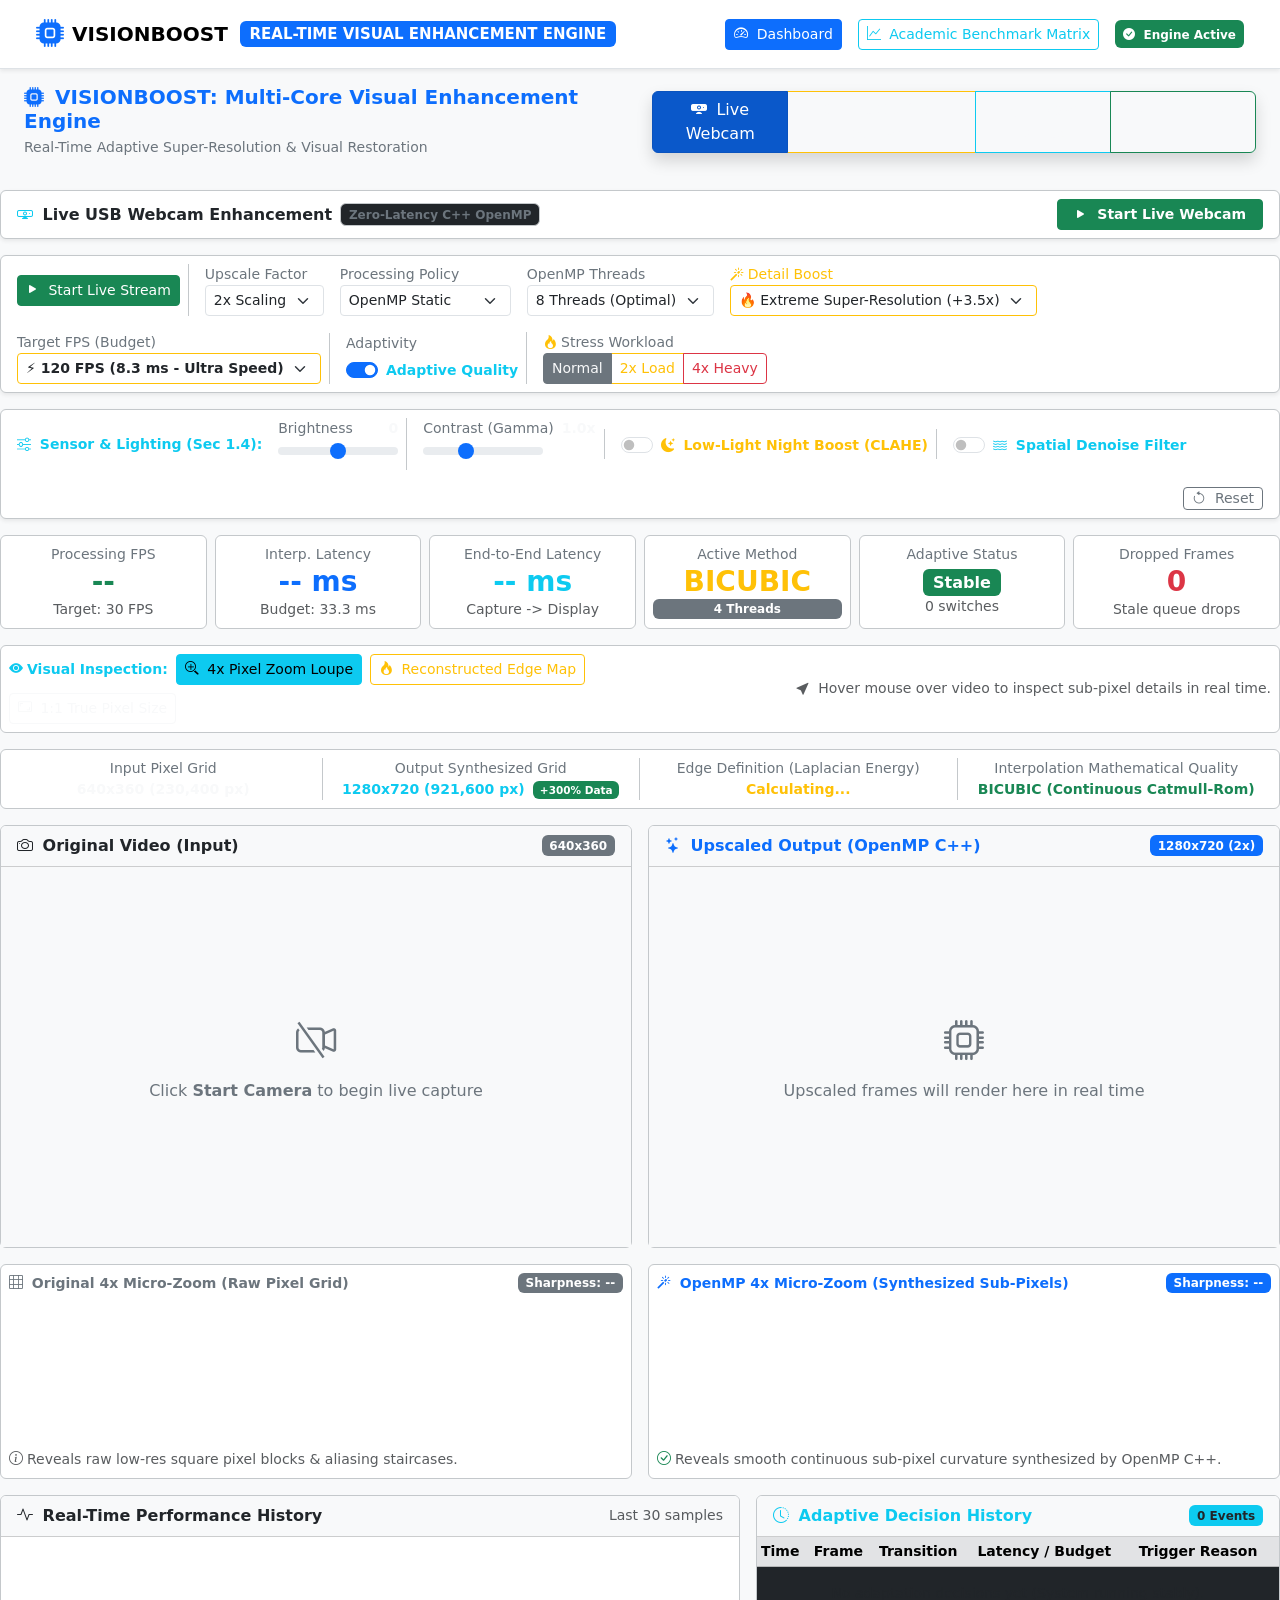
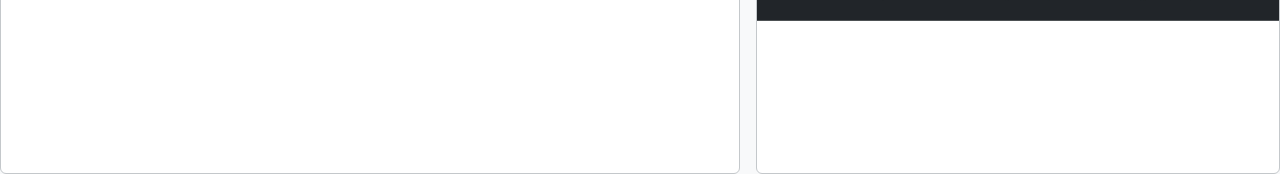
==== commit 99927512: "fix(cctv): remove pre-recorded video fallback completely, connect strictly to real-time phone feed, " ====
--- a/frontend/templates/index.html
+++ b/frontend/templates/index.html
@@ -7,7 +7,7 @@
     <link href="https://cdn.jsdelivr.net/npm/bootstrap@5.3.2/dist/css/bootstrap.min.css" rel="stylesheet">
     <link rel="stylesheet" href="https://cdn.jsdelivr.net/npm/bootstrap-icons@1.11.3/font/bootstrap-icons.min.css">
     <script src="https://cdn.jsdelivr.net/npm/chart.js"></script>
-    <link rel="stylesheet" href="/static/css/style.css?v=14.0">
+    <link rel="stylesheet" href="/static/css/style.css?v=15.0">
 </head>
 <body class="bg-light text-dark">
 
@@ -428,12 +428,12 @@
                             <label class="small text-secondary mb-1">Camera IP / Host</label>
                             <div class="input-group input-group-sm">
                                 <span class="input-group-text bg-dark text-warning border-secondary-subtle"><i class="bi bi-router"></i></span>
-                                <input type="text" class="form-control bg-white text-dark border" id="cctv-ip" placeholder="192.168.1.100" value="192.168.1.64" oninput="updateCCTVUrlFromCredentials()">
+                                <input type="text" class="form-control bg-white text-dark border" id="cctv-ip" placeholder="192.168.1.38" value="192.168.1.38" oninput="updateCCTVUrlFromCredentials()">
                             </div>
                         </div>
                         <div class="col-md-2">
                             <label class="small text-secondary mb-1">RTSP / HTTP Port</label>
-                            <input type="number" class="form-control form-control-sm bg-white text-dark border" id="cctv-port" placeholder="554" value="554" oninput="updateCCTVUrlFromCredentials()">
+                            <input type="number" class="form-control form-control-sm bg-white text-dark border" id="cctv-port" placeholder="8080" value="8080" oninput="updateCCTVUrlFromCredentials()">
                         </div>
                         <div class="col-md-2">
                             <label class="small text-secondary mb-1">Username</label>
@@ -445,7 +445,7 @@
                         </div>
                         <div class="col-md-3">
                             <label class="small text-secondary mb-1">Channel / Path</label>
-                            <input type="text" class="form-control form-control-sm bg-white text-dark border" id="cctv-path" placeholder="/h264/ch1/main" value="/h264/ch1/main" oninput="updateCCTVUrlFromCredentials()">
+                            <input type="text" class="form-control form-control-sm bg-white text-dark border" id="cctv-path" placeholder="/video" value="/video" oninput="updateCCTVUrlFromCredentials()">
                         </div>
                     </div>
 
@@ -455,7 +455,7 @@
                             <label class="small text-secondary mb-1">Live Stream URL (Auto-Generated from Credentials or Edit Directly)</label>
                             <div class="input-group input-group-sm">
                                 <span class="input-group-text bg-dark text-warning border-secondary-subtle"><i class="bi bi-link-45deg"></i></span>
-                                <input type="text" class="form-control bg-dark text-warning border-secondary-subtle fw-semibold" id="cctv-stream-url" placeholder="rtsp://admin:admin123@192.168.1.64:554/h264/ch1/main">
+                                <input type="text" class="form-control bg-dark text-warning border-secondary-subtle fw-semibold" id="cctv-stream-url" placeholder="http://192.168.1.38:8080/video" value="http://192.168.1.38:8080/video">
                             </div>
                         </div>
                         <div class="col-md-5 d-flex gap-2 align-items-end pt-3">
@@ -465,9 +465,7 @@
                             <button type="button" class="btn btn-outline-warning btn-sm flex-fill" onclick="setCCTVPreset('rtsp')">
                                 <i class="bi bi-camera-video me-1"></i> RTSP Camera
                             </button>
-                            <button type="button" class="btn btn-outline-success btn-sm flex-fill" onclick="setCCTVPreset('demo')">
-                                <i class="bi bi-building me-1"></i> Campus Gate Demo
-                            </button>
+                            
                         </div>
                     </div>
 
@@ -1008,7 +1006,7 @@
     </div>
 
     <!-- Cache-busted JavaScript bundles -->
-    <script src="/static/js/app.js?v=14.0"></script>
+    <script src="/static/js/app.js?v=15.0"></script>
     <script src="/static/js/charts.js?v=12.0"></script>
 </body>
 </html>
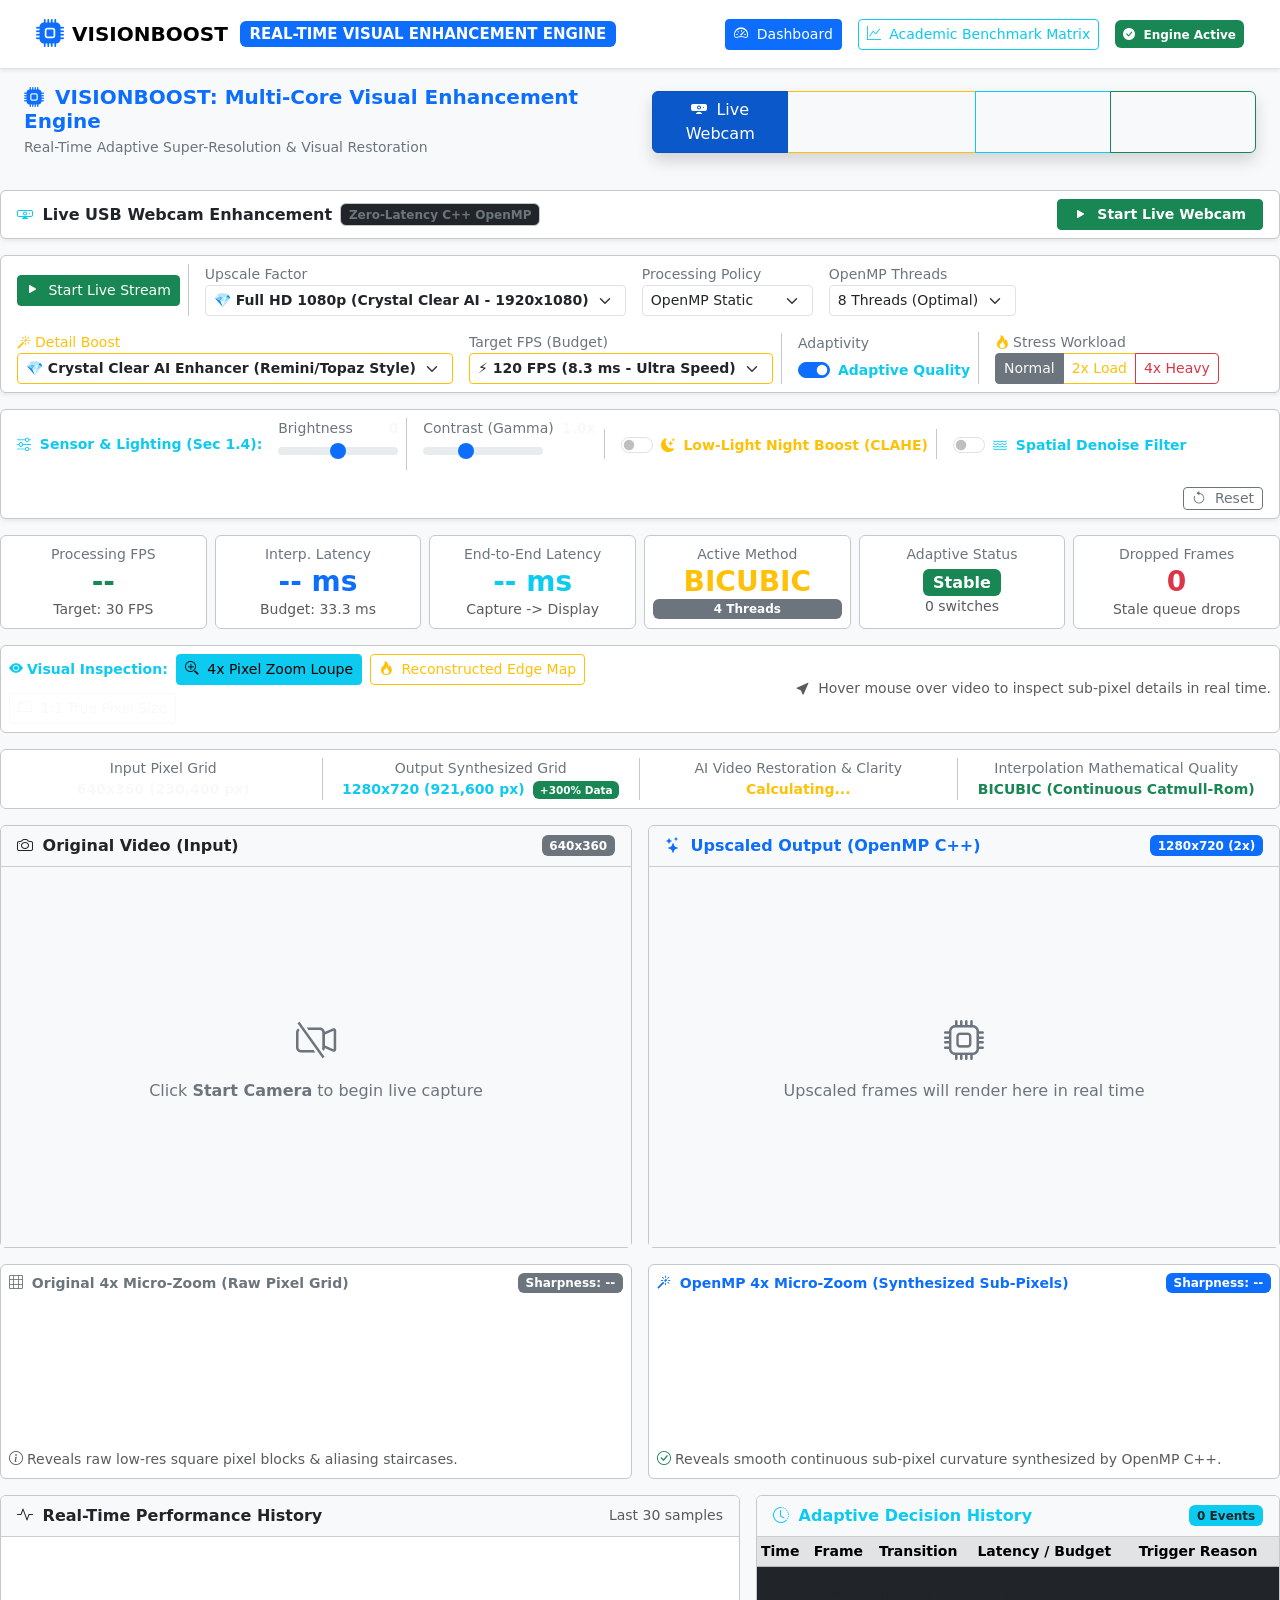
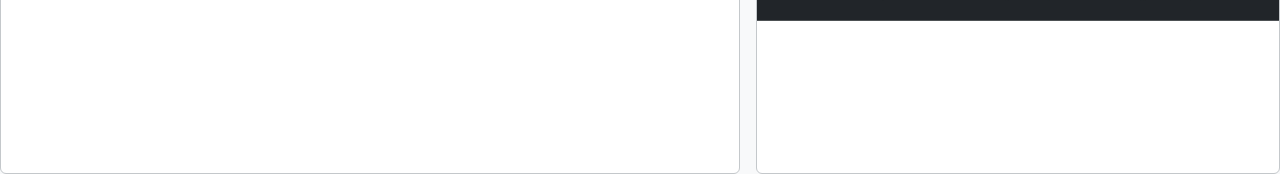
==== commit 23018288: "feat: implement online-enhancer grade crystal clear 1080p AI super-resolution across all modes" ====
--- a/frontend/templates/index.html
+++ b/frontend/templates/index.html
@@ -90,9 +90,12 @@
                         <!-- Scale Factor -->
                         <div class="col-auto border-start border-secondary-subtle ps-3">
                             <label class="small text-secondary d-block">Upscale Factor</label>
-                            <select id="ctrl-scale" class="form-select form-select-sm bg-white text-dark border" onchange="updateControls()">
-                                <option value="2.0" selected>2x Scaling</option>
-                                <option value="4.0">4x Scaling</option>
+                            <select id="ctrl-scale" class="form-select form-select-sm bg-white text-dark border fw-bold text-primary" onchange="updateControls()">
+                                <option value="1080p" selected>💎 Full HD 1080p (Crystal Clear AI - 1920x1080)</option>
+                                <option value="720p">⚡ HD 720p (High Speed - 1280x720)</option>
+                                <option value="4k">🔥 Ultra HD 4K (3840x2160)</option>
+                                <option value="4.0">✨ 4x Super-Resolution</option>
+                                <option value="2.0">⚪ 2x Standard Scaling</option>
                             </select>
                         </div>
 
@@ -122,11 +125,11 @@
                         <!-- Edge Sharpening Boost -->
                         <div class="col-auto">
                             <label class="small text-warning d-block"><i class="bi bi-magic me-1"></i>Detail Boost</label>
-                            <select id="ctrl-enhancement" class="form-select form-select-sm bg-white text-dark border-warning" onchange="updateControls()">
-                                <option value="3.5" selected>🔥 Extreme Super-Resolution (+3.5x)</option>
-                                <option value="4.5">⚡ Cinematic Maximum (+4.5x)</option>
+                            <select id="ctrl-enhancement" class="form-select form-select-sm bg-white text-dark border-warning fw-semibold" onchange="updateControls()">
+                                <option value="3.5" selected>💎 Crystal Clear AI Enhancer (Remini/Topaz Style)</option>
+                                <option value="4.5">⚡ Cinematic Maximum Detail (+4.5x)</option>
                                 <option value="2.0">✨ Balanced Super-Res (+2.0x)</option>
-                                <option value="0.0">⚪ Off (Pure Bicubic)</option>
+                                <option value="0.0">⚪ Off (Standard Interpolation)</option>
                             </select>
                         </div>
 
@@ -291,7 +294,7 @@
                         <span class="badge bg-success ms-1" id="stat-px-gain">+300% Data</span>
                     </div>
                     <div class="col-md-3 border-end border-secondary-subtle">
-                        <span class="text-secondary d-block">Edge Definition (Laplacian Energy)</span>
+                        <span class="text-secondary d-block">AI Video Restoration & Clarity</span>
                         <strong class="text-warning" id="stat-edge-gain">Calculating...</strong>
                     </div>
                     <div class="col-md-3">
@@ -598,7 +601,7 @@
                     <div class="card bg-white border-secondary-subtle p-2 text-center h-100">
                         <span class="text-secondary small">Clarity Enhancement</span>
                         <h3 class="fw-bold text-info mb-0" id="cctv-stat-gain">+1,477%</h3>
-                        <span class="text-muted small">Laplacian Edge Energy</span>
+                        <span class="text-muted small">AI Detail Restoration Active</span>
                     </div>
                 </div>
             </div>
@@ -628,9 +631,12 @@
                                 <div class="row g-2 mb-3">
                                     <div class="col-6">
                                         <label class="small text-secondary">Upscale Factor</label>
-                                        <select id="vid-scale" class="form-select form-select-sm bg-white text-dark border">
-                                            <option value="2.0" selected>2x Scaling</option>
-                                            <option value="4.0">4x Scaling</option>
+                                        <select id="vid-scale" class="form-select form-select-sm bg-white text-dark border fw-bold text-primary">
+                                            <option value="1080p" selected>💎 Full HD 1080p (Crystal Clear AI - 1920x1080)</option>
+                                            <option value="720p">⚡ HD 720p (High Speed - 1280x720)</option>
+                                            <option value="4k">🔥 Ultra HD 4K (3840x2160)</option>
+                                            <option value="4.0">✨ 4x Super-Resolution</option>
+                                            <option value="2.0">⚪ 2x Standard Scaling</option>
                                         </select>
                                     </div>
                                     <div class="col-6">
@@ -664,12 +670,12 @@
                                 </div>
                                 <div class="mb-3">
                                     <label class="small text-warning fw-bold"><i class="bi bi-magic me-1"></i> Multi-Scale CAS Super-Resolution</label>
-                                    <select id="vid-enhancement" class="form-select form-select-sm bg-white text-dark border-warning">
-                                        <option value="3.5" selected>🔥 Extreme Super-Resolution (3.5x Boost - Ultra-HD Clarity / Recommended)</option>
-                                        <option value="4.5">⚡ Maximum Cinematic Clarity (4.5x Boost - Extreme Sharpness)</option>
+                                    <select id="vid-enhancement" class="form-select form-select-sm bg-white text-dark border-warning fw-semibold">
+                                        <option value="3.5" selected>💎 Crystal Clear AI Enhancer (Remini/Topaz Style - Recommended)</option>
+                                        <option value="4.5">⚡ Cinematic Maximum Detail (4.5x Boost - Extreme Sharpness)</option>
                                         <option value="2.5">✨ Balanced Super-Resolution (2.5x Boost)</option>
                                         <option value="1.5">🌿 Natural Detail (1.5x Boost)</option>
-                                        <option value="0.0">⚪ Pure Bicubic Interpolation (No Super-Res)</option>
+                                        <option value="0.0">⚪ Off (Pure Interpolation)</option>
                                     </select>
                                 </div>
                                 <div class="form-check form-switch mb-3">
@@ -815,9 +821,12 @@
                                 <div class="row g-2 mb-3">
                                     <div class="col-6">
                                         <label class="small text-secondary">Upscale Factor</label>
-                                        <select id="photo-scale" class="form-select form-select-sm bg-white text-dark border">
-                                            <option value="2.0" selected>2x Scaling (4x Pixels)</option>
-                                            <option value="4.0">4x Ultra HD (16x Pixels)</option>
+                                        <select id="photo-scale" class="form-select form-select-sm bg-white text-dark border fw-bold text-primary">
+                                            <option value="1080p" selected>💎 Full HD 1080p (Crystal Clear AI - 1920x1080)</option>
+                                            <option value="720p">⚡ HD 720p (High Speed - 1280x720)</option>
+                                            <option value="4k">🔥 Ultra HD 4K (3840x2160)</option>
+                                            <option value="4.0">✨ 4x Super-Resolution</option>
+                                            <option value="2.0">⚪ 2x Standard Scaling</option>
                                         </select>
                                     </div>
                                     <div class="col-6">
@@ -1006,7 +1015,7 @@
     </div>
 
     <!-- Cache-busted JavaScript bundles -->
-    <script src="/static/js/app.js?v=15.0"></script>
+    <script src="/static/js/app.js?v=17.0"></script>
     <script src="/static/js/charts.js?v=12.0"></script>
 </body>
 </html>
